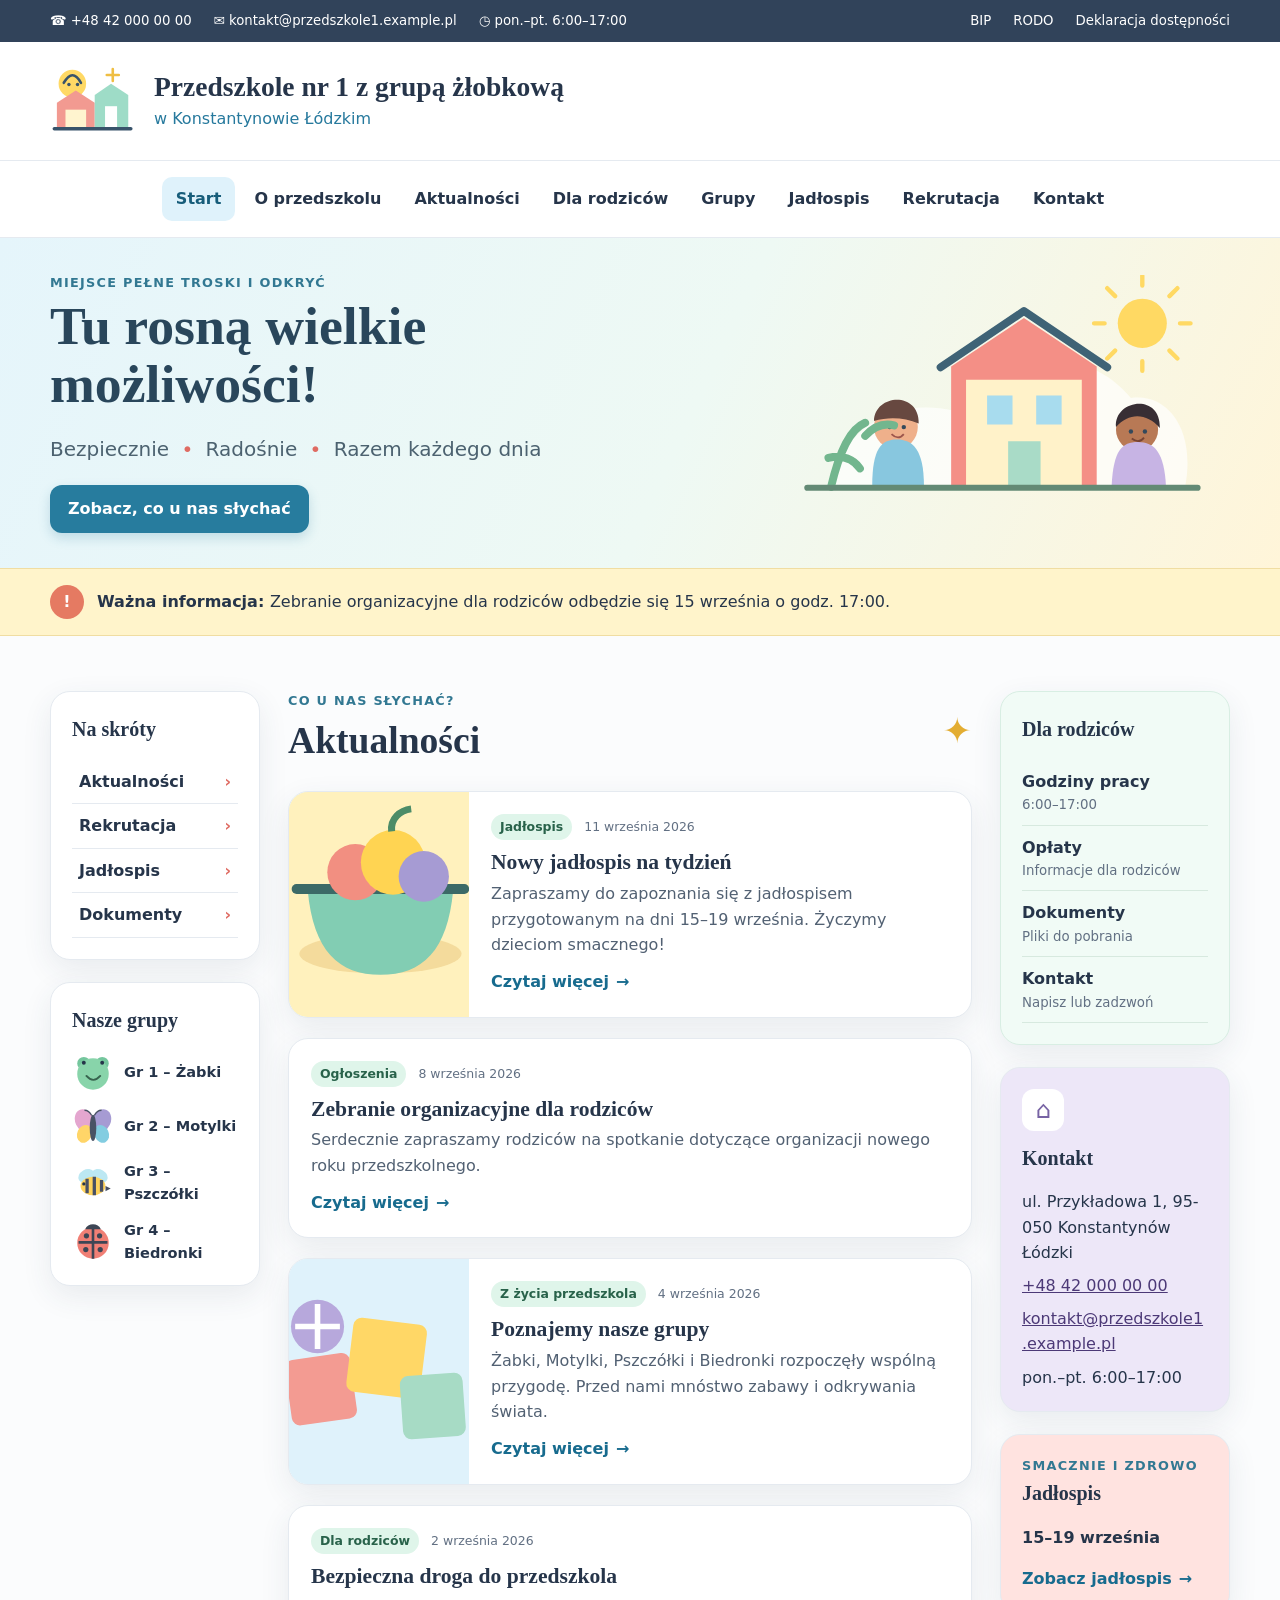
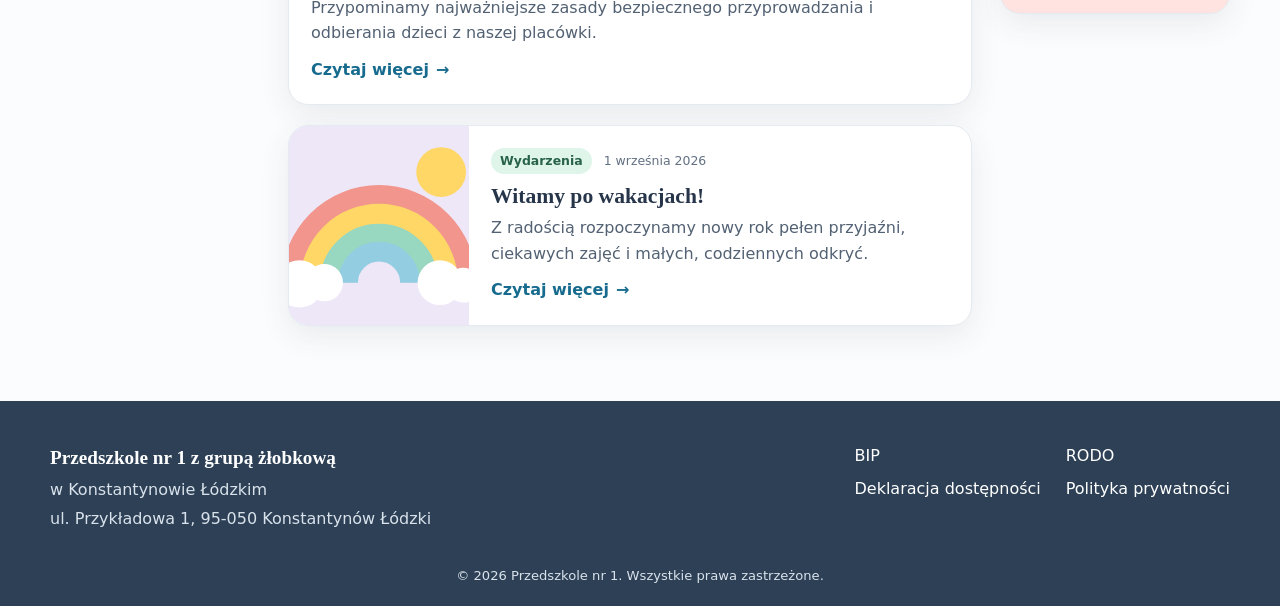
==== index.html @ 92fdf797 "feat: implement Layer A preschool website PoC" ====
<!doctype html>
<html lang="pl">
<head>
  <meta charset="utf-8">
  <meta name="viewport" content="width=device-width, initial-scale=1">
  <meta name="description" content="Strona Przedszkola nr 1 z grupą żłobkową w Konstantynowie Łódzkim.">
  <title>Przedszkole nr 1 w Konstantynowie Łódzkim</title>
  <link rel="stylesheet" href="css/style.css">
  <script src="js/app.js" type="module"></script>
</head>
<body>
  <a class="skip-link" href="#main-content">Przejdź do treści</a>
  <div class="topbar">
    <div class="shell topbar__inner">
      <address class="topbar__contact">
        <a href="tel:+48420000000">☎ <span>+48 42 000 00 00</span></a>
        <a href="mailto:kontakt@przedszkole1.example.pl">✉ <span>kontakt@przedszkole1.example.pl</span></a>
        <span>◷ pon.–pt. 6:00–17:00</span>
      </address>
      <nav aria-label="Linki formalne"><a href="#">BIP</a><a href="#">RODO</a><a href="#">Deklaracja dostępności</a></nav>
    </div>
  </div>

  <header class="site-header">
    <div class="shell brand">
      <a class="brand__link" href="index.html" aria-label="Strona główna Przedszkola nr 1">
        <img src="assets/images/logo.svg" alt="" width="86" height="78">
        <span><strong>Przedszkole nr 1 z grupą żłobkową</strong><small>w Konstantynowie Łódzkim</small></span>
      </a>
      <button class="menu-toggle" type="button" aria-expanded="false" aria-controls="main-menu"><span class="menu-toggle__icon" aria-hidden="true"></span><span>Menu</span></button>
    </div>
    <nav class="main-nav" aria-label="Główna nawigacja">
      <ul class="shell" id="main-menu">
        <li><a aria-current="page" href="index.html">Start</a></li><li><a href="#o-przedszkolu">O przedszkolu</a></li><li><a href="#aktualnosci">Aktualności</a></li><li><a href="#dla-rodzicow">Dla rodziców</a></li><li><a href="#grupy">Grupy</a></li><li><a href="#jadlospis">Jadłospis</a></li><li><a href="#rekrutacja">Rekrutacja</a></li><li><a href="#kontakt">Kontakt</a></li>
      </ul>
    </nav>
  </header>

  <main id="main-content">
    <section class="hero" aria-labelledby="hero-title">
      <div class="shell hero__inner">
        <div><p class="eyebrow">Miejsce pełne troski i odkryć</p><h1 id="hero-title">Tu rosną wielkie możliwości!</h1><p class="hero__subtitle">Bezpiecznie <span>•</span> Radośnie <span>•</span> Razem każdego dnia</p><a class="button" href="#aktualnosci">Zobacz, co u nas słychać</a></div>
        <img src="assets/images/hero.svg" alt="Wesołe dzieci bawiące się obok przedszkola" width="490" height="270">
      </div>
    </section>
    <section class="notice" aria-live="polite"><div class="shell notice__inner" id="important-message"><span class="skeleton">Wczytywanie ważnej informacji…</span></div></section>

    <div class="shell page-grid">
      <aside class="sidebar sidebar--left" aria-label="Na skróty i grupy">
        <section class="side-card"><h2>Na skróty</h2><nav id="shortcuts" aria-label="Na skróty"></nav></section>
        <section class="side-card" id="grupy"><h2>Nasze grupy</h2><div id="groups"></div></section>
      </aside>

      <section class="news" id="aktualnosci" aria-labelledby="news-title">
        <div class="section-heading"><div><p class="eyebrow">Co u nas słychać?</p><h2 id="news-title">Aktualności</h2></div><span class="section-heading__decoration" aria-hidden="true">✦</span></div>
        <div class="news-list" id="news-list"><p class="loading">Wczytywanie aktualności…</p></div>
      </section>

      <aside class="sidebar sidebar--right" id="dla-rodzicow" aria-label="Informacje dla rodziców">
        <section class="side-card side-card--mint"><h2>Dla rodziców</h2><nav id="parent-links" aria-label="Dla rodziców"></nav></section>
        <section class="contact-card" id="kontakt"><span class="contact-card__icon" aria-hidden="true">⌂</span><h2>Kontakt</h2><div id="contact-details"></div></section>
        <section class="menu-card" id="jadlospis"><p class="eyebrow">Smacznie i zdrowo</p><h2>Jadłospis</h2><div id="menu-info"></div></section>
      </aside>
    </div>
  </main>

  <footer class="footer"><div class="shell footer__inner"><div><strong>Przedszkole nr 1 z grupą żłobkową</strong><p>w Konstantynowie Łódzkim</p><p>ul. Przykładowa 1, 95-050 Konstantynów Łódzki</p></div><nav aria-label="Linki w stopce"><a href="#">BIP</a><a href="#">RODO</a><a href="#">Deklaracja dostępności</a><a href="#">Polityka prywatności</a></nav></div><p class="footer__copy">© <span id="current-year"></span> Przedszkole nr 1. Wszystkie prawa zastrzeżone.</p></footer>
</body>
</html>
---- css/style.css ----
:root{--ink:#26354a;--muted:#627083;--blue:#dff2fb;--blue-strong:#26799d;--mint:#dff5ea;--yellow:#fff1bd;--pink:#ffe3e0;--coral:#df6b62;--lavender:#ede7f8;--white:#fff;--line:#e5eaf0;--shadow:0 10px 30px rgba(45,70,90,.09);--radius:20px;--shell:1180px}
*{box-sizing:border-box}html{scroll-behavior:smooth}body{margin:0;color:var(--ink);background:#fbfcfd;font-family:system-ui,-apple-system,"Segoe UI",sans-serif;line-height:1.6}img{max-width:100%;height:auto}a{color:inherit}.shell{width:min(var(--shell),calc(100% - 40px));margin-inline:auto}.skip-link{position:fixed;top:10px;left:10px;z-index:100;transform:translateY(-150%);padding:10px 16px;background:var(--ink);color:#fff;border-radius:8px}.skip-link:focus{transform:none}:focus-visible{outline:3px solid #aa4d46;outline-offset:3px;border-radius:4px}
.topbar{font-size:.83rem;color:#fff;background:#31435a}.topbar__inner,.topbar__contact,.topbar nav{display:flex;align-items:center;gap:22px}.topbar__inner{min-height:42px;justify-content:space-between}.topbar address{font-style:normal}.topbar a{text-decoration:none}.topbar a:hover{text-decoration:underline}.site-header{background:#fff}.brand{display:flex;align-items:center;justify-content:space-between;min-height:118px}.brand__link{display:flex;align-items:center;gap:18px;text-decoration:none}.brand__link strong,.brand__link small{display:block}.brand__link strong{font-family:Georgia,serif;font-size:clamp(1.25rem,2.2vw,1.72rem);line-height:1.2}.brand__link small{font-size:1rem;color:var(--blue-strong);margin-top:3px}.main-nav{border-top:1px solid var(--line);border-bottom:1px solid var(--line)}.main-nav ul{display:flex;justify-content:center;gap:5px;list-style:none;padding:0}.main-nav a{display:block;padding:9px 14px;border-radius:10px;text-decoration:none;font-weight:650}.main-nav a:hover,.main-nav a[aria-current]{background:var(--blue);color:#175d7a}.menu-toggle{display:none;border:0;background:var(--blue);padding:10px 14px;border-radius:10px;color:var(--ink);font:inherit;font-weight:700}.menu-toggle__icon,.menu-toggle__icon::before,.menu-toggle__icon::after{display:block;width:20px;height:2px;background:currentColor;content:""}.menu-toggle__icon{position:relative;margin-right:7px}.menu-toggle__icon::before{position:absolute;top:-6px}.menu-toggle__icon::after{position:absolute;top:6px}
.hero{overflow:hidden;background:linear-gradient(115deg,#e5f5fb 0%,#eef9f4 54%,#fff5d9 100%)}.hero__inner{min-height:330px;display:grid;grid-template-columns:1.2fr .8fr;align-items:center;gap:40px}.hero h1{max-width:650px;margin:4px 0 10px;font-family:Georgia,serif;font-size:clamp(2.15rem,4.2vw,3.8rem);line-height:1.08;color:#29465b}.eyebrow{margin:0;color:#327892;font-size:.8rem;font-weight:800;letter-spacing:.1em;text-transform:uppercase}.hero__subtitle{font-size:clamp(1rem,2vw,1.25rem);color:#4c6270}.hero__subtitle span{color:var(--coral);padding:0 6px}.button,.read-more{display:inline-flex;align-items:center;text-decoration:none;font-weight:750}.button{padding:11px 18px;border-radius:12px;color:#fff;background:#277c9e;box-shadow:0 5px 12px rgba(39,124,158,.22)}.button:hover{background:#1c6582}.notice{background:#fff4cb;border-block:1px solid #f0dda2}.notice__inner{display:flex;align-items:center;gap:13px;min-height:66px}.notice__inner p{margin:0}.notice__icon{display:grid;place-items:center;flex:0 0 34px;height:34px;border-radius:50%;background:#e57a62;color:#fff;font-weight:900}
.page-grid{display:grid;grid-template-columns:210px minmax(0,1fr) 230px;gap:28px;align-items:start;padding-block:55px 75px}.sidebar{display:grid;gap:22px}.side-card,.contact-card,.menu-card,.post{border:1px solid var(--line);border-radius:var(--radius);background:#fff;box-shadow:var(--shadow)}.side-card,.contact-card,.menu-card{padding:21px}.side-card h2,.contact-card h2,.menu-card h2{margin:0 0 15px;font-family:Georgia,serif;font-size:1.25rem}.side-card--mint{background:#f1fbf6;border-color:#d8eee3}.side-link{display:block;padding:9px 7px;border-bottom:1px solid var(--line);text-decoration:none;font-weight:650}.side-link::after{float:right;content:"›";color:var(--coral)}.side-link:hover{color:#176884}.group{display:flex;align-items:center;gap:10px;margin-top:12px;font-size:.91rem}.group img{flex:0 0 42px}.parent-link{display:block;padding:9px 0;border-bottom:1px solid #d7e9df;text-decoration:none;font-weight:700}.parent-link small{display:block;color:var(--muted);font-weight:400}.contact-card{background:var(--lavender);overflow-wrap:anywhere}.contact-card__icon{display:grid;place-items:center;width:42px;height:42px;margin-bottom:11px;border-radius:12px;background:#fff;color:#7763a4;font-size:1.5rem}.contact-card address{font-style:normal}.contact-card a{display:block;margin-top:7px;color:#4c3977}.contact-card p{margin:.5em 0 0}.menu-card{background:var(--pink)}.menu-card p:not(.eyebrow){font-weight:700}.section-heading{display:flex;align-items:center;justify-content:space-between;margin-bottom:20px}.section-heading h2{margin:0;font-family:Georgia,serif;font-size:2.35rem}.section-heading__decoration{font-size:2.2rem;color:#e3ad32}.news-list{display:grid;gap:20px}.post{display:flex;overflow:hidden;transition:transform .2s,box-shadow .2s}.post:hover{transform:translateY(-2px);box-shadow:0 14px 35px rgba(45,70,90,.13)}.post__image{width:180px;object-fit:cover;background:var(--blue)}.post__body{flex:1;padding:22px}.post__meta{display:flex;align-items:center;gap:12px;color:var(--muted);font-size:.78rem}.tag{padding:3px 9px;border-radius:99px;background:var(--mint);color:#28624a;font-weight:750}.post h3{margin:9px 0 5px;font-family:Georgia,serif;font-size:1.35rem;line-height:1.25}.post p{margin:0 0 11px;color:#526173}.read-more{color:#176b8e}.read-more::after{content:"→";margin-left:7px}.read-more:hover{text-decoration:underline}.loading,.load-error{padding:25px;border-radius:12px;background:var(--blue)}
.footer{padding:42px 0 18px;background:#2d4056;color:#fff}.footer__inner{display:flex;justify-content:space-between;gap:30px}.footer strong{font-family:Georgia,serif;font-size:1.2rem}.footer p{margin:.2em 0;color:#d9e2eb}.footer nav{display:grid;grid-template-columns:repeat(2,auto);align-content:start;gap:7px 25px}.footer a{text-decoration:none}.footer a:hover{text-decoration:underline}.footer__copy{text-align:center!important;margin-top:30px!important;font-size:.82rem}
@media(max-width:960px){.topbar__contact a span{display:none}.page-grid{grid-template-columns:minmax(0,1fr) 230px}.sidebar--left{grid-column:1/-1;grid-row:2;grid-template-columns:repeat(2,1fr)}.news{grid-column:1;grid-row:1}.sidebar--right{grid-column:2;grid-row:1}.main-nav a{padding-inline:8px;font-size:.9rem}}
@media(max-width:720px){.shell{width:min(100% - 28px,var(--shell))}.topbar__inner{padding-block:7px;align-items:flex-start}.topbar__contact{gap:10px}.topbar nav{gap:10px;text-align:right;flex-wrap:wrap;justify-content:flex-end}.brand{min-height:92px}.brand__link{gap:9px}.brand__link img{width:57px}.brand__link strong{font-size:1rem}.brand__link small{font-size:.78rem}.menu-toggle{display:flex;align-items:center}.main-nav ul{display:none;margin:0;padding:8px 14px 14px;flex-direction:column}.main-nav ul.is-open{display:flex}.main-nav a{padding:10px}.hero__inner{min-height:auto;grid-template-columns:1fr;padding-block:42px}.hero img{display:none}.hero h1{font-size:2.35rem}.page-grid{display:flex;flex-direction:column;padding-block:38px}.news{order:1;width:100%}.sidebar--left{order:2;width:100%;grid-template-columns:1fr}.sidebar--right{order:3;width:100%;grid-template-columns:1fr 1fr}.side-card--mint{grid-column:1/-1}.footer__inner{flex-direction:column}.footer nav{grid-template-columns:1fr}}
@media(max-width:480px){.topbar__contact span:last-child{display:none}.topbar{font-size:.76rem}.topbar nav a:nth-child(2){display:none}.brand__link img{display:none}.brand__link strong{max-width:200px}.hero__subtitle span{padding:0 2px}.post{display:block}.post__image{width:100%;height:140px}.post__body{padding:18px}.post__meta{align-items:flex-start;justify-content:space-between}.sidebar--right{grid-template-columns:1fr}.side-card--mint{grid-column:auto}}
@media(prefers-reduced-motion:reduce){html{scroll-behavior:auto}.post{transition:none}}
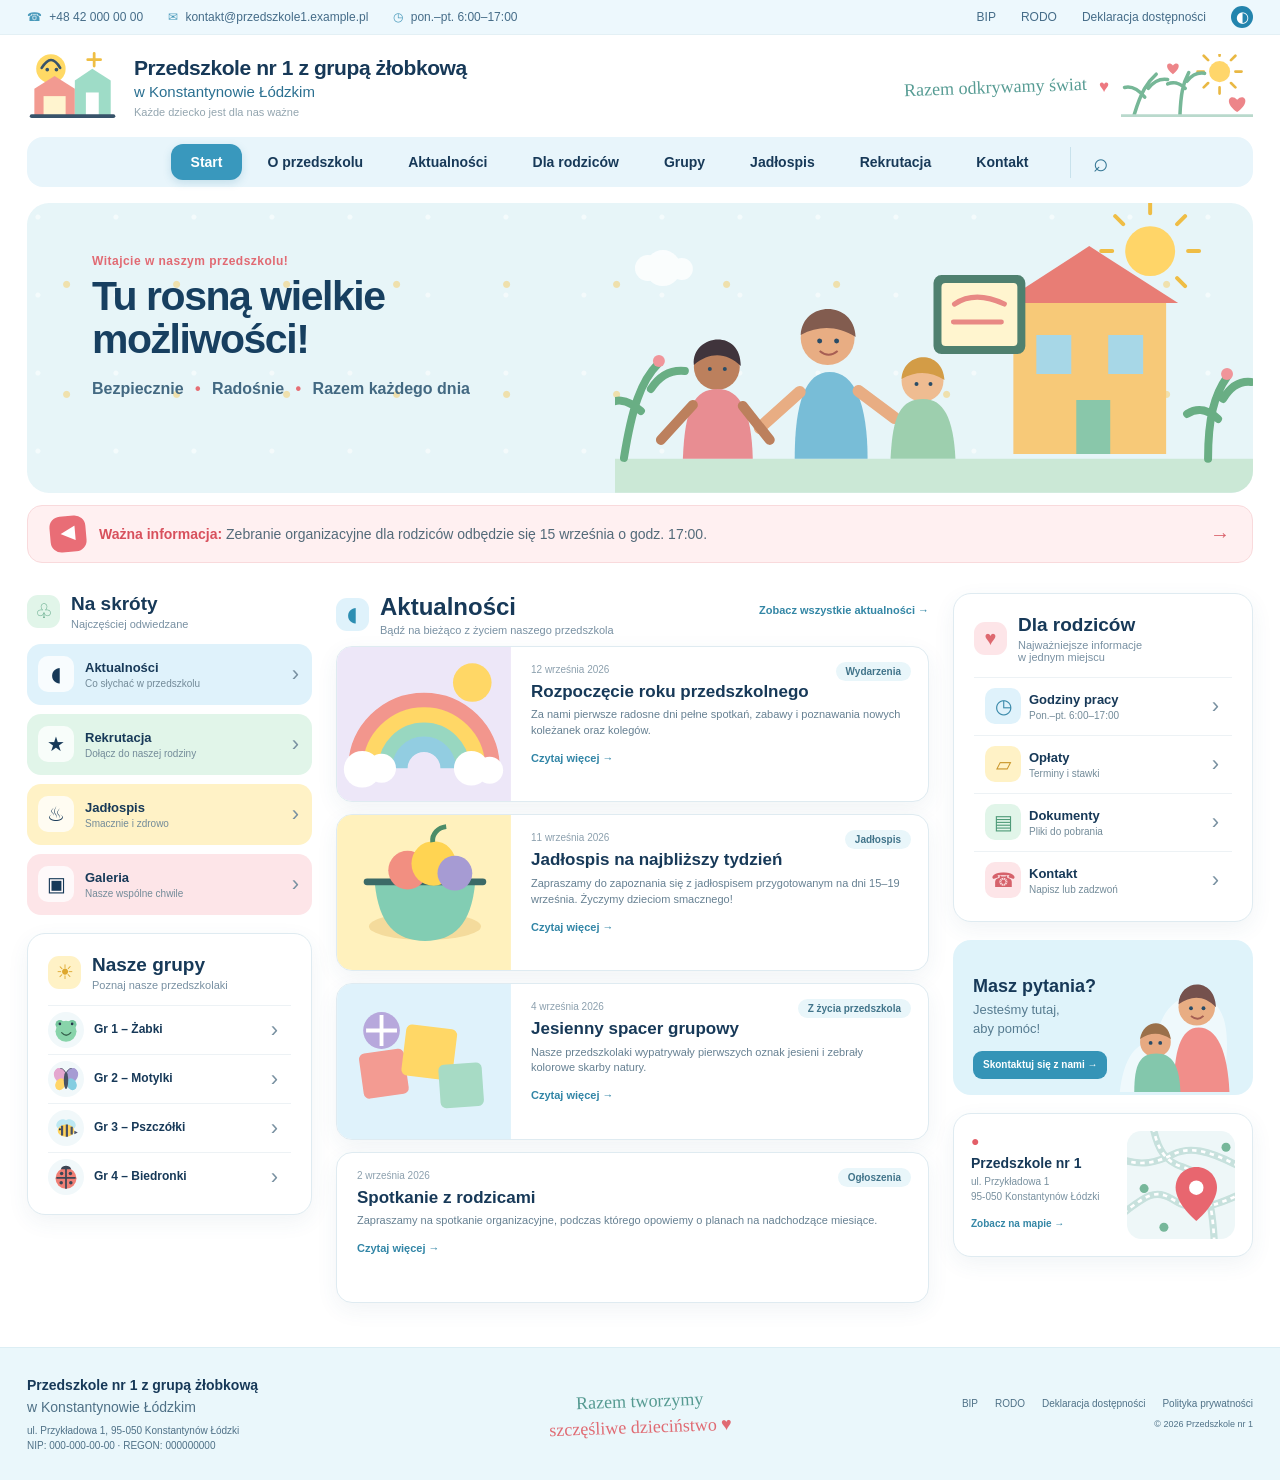
==== commit ea46db1e: "feat: align Layer A with approved visual design" ====
--- a/index.html
+++ b/index.html
@@ -12,58 +12,49 @@
   <a class="skip-link" href="#main-content">Przejdź do treści</a>
   <div class="topbar">
     <div class="shell topbar__inner">
-      <address class="topbar__contact">
-        <a href="tel:+48420000000">☎ <span>+48 42 000 00 00</span></a>
-        <a href="mailto:kontakt@przedszkole1.example.pl">✉ <span>kontakt@przedszkole1.example.pl</span></a>
-        <span>◷ pon.–pt. 6:00–17:00</span>
-      </address>
-      <nav aria-label="Linki formalne"><a href="#">BIP</a><a href="#">RODO</a><a href="#">Deklaracja dostępności</a></nav>
+      <address><a href="tel:+48420000000"><span aria-hidden="true">☎</span> +48 42 000 00 00</a><a href="mailto:kontakt@przedszkole1.example.pl"><span aria-hidden="true">✉</span> kontakt@przedszkole1.example.pl</a><span><span aria-hidden="true">◷</span> pon.–pt. 6:00–17:00</span></address>
+      <nav aria-label="Linki formalne"><a href="#">BIP</a><a href="#">RODO</a><a href="#">Deklaracja dostępności</a><a class="accessibility-link" href="#" aria-label="Ułatwienia dostępu">◐</a></nav>
     </div>
   </div>
 
   <header class="site-header">
     <div class="shell brand">
-      <a class="brand__link" href="index.html" aria-label="Strona główna Przedszkola nr 1">
-        <img src="assets/images/logo.svg" alt="" width="86" height="78">
-        <span><strong>Przedszkole nr 1 z grupą żłobkową</strong><small>w Konstantynowie Łódzkim</small></span>
-      </a>
+      <a class="brand__link" href="index.html" aria-label="Strona główna Przedszkola nr 1"><img src="assets/images/logo.svg" alt="" width="92" height="82"><span><strong>Przedszkole nr 1 z grupą żłobkową</strong><small>w Konstantynowie Łódzkim</small><em>Każde dziecko jest dla nas ważne</em></span></a>
+      <div class="brand__slogan" aria-hidden="true"><span>Razem odkrywamy świat</span><b>♥</b><img src="assets/images/header-plants.svg" alt="" width="132" height="70"></div>
       <button class="menu-toggle" type="button" aria-expanded="false" aria-controls="main-menu"><span class="menu-toggle__icon" aria-hidden="true"></span><span>Menu</span></button>
     </div>
-    <nav class="main-nav" aria-label="Główna nawigacja">
-      <ul class="shell" id="main-menu">
-        <li><a aria-current="page" href="index.html">Start</a></li><li><a href="#o-przedszkolu">O przedszkolu</a></li><li><a href="#aktualnosci">Aktualności</a></li><li><a href="#dla-rodzicow">Dla rodziców</a></li><li><a href="#grupy">Grupy</a></li><li><a href="#jadlospis">Jadłospis</a></li><li><a href="#rekrutacja">Rekrutacja</a></li><li><a href="#kontakt">Kontakt</a></li>
-      </ul>
+    <nav class="main-nav shell" aria-label="Główna nawigacja">
+      <ul id="main-menu"><li><a aria-current="page" href="index.html">Start</a></li><li><a href="#o-przedszkolu">O przedszkolu</a></li><li><a href="#aktualnosci">Aktualności</a></li><li><a href="#dla-rodzicow">Dla rodziców</a></li><li><a href="#grupy">Grupy</a></li><li><a href="#jadlospis">Jadłospis</a></li><li><a href="#rekrutacja">Rekrutacja</a></li><li><a href="#kontakt">Kontakt</a></li></ul>
+      <span class="search" aria-hidden="true">⌕</span>
     </nav>
   </header>
 
   <main id="main-content">
-    <section class="hero" aria-labelledby="hero-title">
-      <div class="shell hero__inner">
-        <div><p class="eyebrow">Miejsce pełne troski i odkryć</p><h1 id="hero-title">Tu rosną wielkie możliwości!</h1><p class="hero__subtitle">Bezpiecznie <span>•</span> Radośnie <span>•</span> Razem każdego dnia</p><a class="button" href="#aktualnosci">Zobacz, co u nas słychać</a></div>
-        <img src="assets/images/hero.svg" alt="Wesołe dzieci bawiące się obok przedszkola" width="490" height="270">
-      </div>
+    <section class="hero shell" aria-labelledby="hero-title">
+      <div class="hero__copy"><p class="eyebrow">Witajcie w naszym przedszkolu!</p><h1 id="hero-title">Tu rosną wielkie<br>możliwości!</h1><p>Bezpiecznie <span>•</span> Radośnie <span>•</span> Razem każdego dnia</p></div>
+      <img src="assets/images/hero-scene.svg" alt="Dzieci bawiące się i uczące w pogodnym ogrodzie przedszkolnym" width="630" height="280">
     </section>
-    <section class="notice" aria-live="polite"><div class="shell notice__inner" id="important-message"><span class="skeleton">Wczytywanie ważnej informacji…</span></div></section>
+    <section class="notice shell" aria-live="polite"><div id="important-message"><span class="skeleton">Wczytywanie ważnej informacji…</span></div><span class="notice__arrow" aria-hidden="true">→</span></section>
 
     <div class="shell page-grid">
-      <aside class="sidebar sidebar--left" aria-label="Na skróty i grupy">
-        <section class="side-card"><h2>Na skróty</h2><nav id="shortcuts" aria-label="Na skróty"></nav></section>
-        <section class="side-card" id="grupy"><h2>Nasze grupy</h2><div id="groups"></div></section>
+      <aside class="left-column" aria-label="Na skróty i grupy">
+        <section class="shortcuts"><div class="card-heading"><span class="heading-icon heading-icon--plant" aria-hidden="true">♧</span><div><h2>Na skróty</h2><p>Najczęściej odwiedzane</p></div></div><nav id="shortcuts" aria-label="Na skróty"></nav></section>
+        <section class="panel groups-panel" id="grupy"><div class="card-heading"><span class="heading-icon heading-icon--sun" aria-hidden="true">☀</span><div><h2>Nasze grupy</h2><p>Poznaj nasze przedszkolaki</p></div></div><div id="groups"></div></section>
       </aside>
 
       <section class="news" id="aktualnosci" aria-labelledby="news-title">
-        <div class="section-heading"><div><p class="eyebrow">Co u nas słychać?</p><h2 id="news-title">Aktualności</h2></div><span class="section-heading__decoration" aria-hidden="true">✦</span></div>
+        <header class="news__heading"><div class="card-heading"><span class="heading-icon heading-icon--news" aria-hidden="true">◖</span><div><h2 id="news-title">Aktualności</h2><p>Bądź na bieżąco z życiem naszego przedszkola</p></div></div><a href="#">Zobacz wszystkie aktualności <span aria-hidden="true">→</span></a></header>
         <div class="news-list" id="news-list"><p class="loading">Wczytywanie aktualności…</p></div>
       </section>
 
-      <aside class="sidebar sidebar--right" id="dla-rodzicow" aria-label="Informacje dla rodziców">
-        <section class="side-card side-card--mint"><h2>Dla rodziców</h2><nav id="parent-links" aria-label="Dla rodziców"></nav></section>
-        <section class="contact-card" id="kontakt"><span class="contact-card__icon" aria-hidden="true">⌂</span><h2>Kontakt</h2><div id="contact-details"></div></section>
-        <section class="menu-card" id="jadlospis"><p class="eyebrow">Smacznie i zdrowo</p><h2>Jadłospis</h2><div id="menu-info"></div></section>
+      <aside class="right-column" id="dla-rodzicow" aria-label="Informacje dla rodziców">
+        <section class="panel parents-panel"><div class="card-heading"><span class="heading-icon heading-icon--heart" aria-hidden="true">♥</span><div><h2>Dla rodziców</h2><p>Najważniejsze informacje<br>w jednym miejscu</p></div></div><nav id="parent-links" aria-label="Dla rodziców"></nav></section>
+        <section class="question-card" id="kontakt"><div><h2>Masz pytania?</h2><p>Jesteśmy tutaj,<br>aby pomóc!</p><a href="mailto:kontakt@przedszkole1.example.pl">Skontaktuj się z nami <span aria-hidden="true">→</span></a></div><img src="assets/images/parent-child.svg" alt="Rodzic z dzieckiem" width="125" height="135"></section>
+        <section class="panel location-card"><div><span class="location-pin" aria-hidden="true">●</span><h2>Przedszkole nr 1</h2><address>ul. Przykładowa 1<br>95-050 Konstantynów Łódzki</address><a href="#">Zobacz na mapie <span aria-hidden="true">→</span></a></div><img src="assets/images/map.svg" alt="Dekoracyjny plan okolicy z zaznaczoną lokalizacją przedszkola" width="112" height="115"></section>
       </aside>
     </div>
   </main>
 
-  <footer class="footer"><div class="shell footer__inner"><div><strong>Przedszkole nr 1 z grupą żłobkową</strong><p>w Konstantynowie Łódzkim</p><p>ul. Przykładowa 1, 95-050 Konstantynów Łódzki</p></div><nav aria-label="Linki w stopce"><a href="#">BIP</a><a href="#">RODO</a><a href="#">Deklaracja dostępności</a><a href="#">Polityka prywatności</a></nav></div><p class="footer__copy">© <span id="current-year"></span> Przedszkole nr 1. Wszystkie prawa zastrzeżone.</p></footer>
+  <footer class="footer"><div class="shell footer__inner"><div><strong>Przedszkole nr 1 z grupą żłobkową</strong><p>w Konstantynowie Łódzkim</p><address>ul. Przykładowa 1, 95-050 Konstantynów Łódzki<br>NIP: 000-000-00-00 · REGON: 000000000</address></div><div class="footer__slogan">Razem tworzymy<br><span>szczęśliwe dzieciństwo ♥</span></div><div class="footer__links"><nav aria-label="Linki w stopce"><a href="#">BIP</a><a href="#">RODO</a><a href="#">Deklaracja dostępności</a><a href="#">Polityka prywatności</a></nav><p>© <span id="current-year"></span> Przedszkole nr 1</p></div></div></footer>
 </body>
 </html>
--- a/css/style.css
+++ b/css/style.css
@@ -1,10 +1,115 @@
-:root{--ink:#26354a;--muted:#627083;--blue:#dff2fb;--blue-strong:#26799d;--mint:#dff5ea;--yellow:#fff1bd;--pink:#ffe3e0;--coral:#df6b62;--lavender:#ede7f8;--white:#fff;--line:#e5eaf0;--shadow:0 10px 30px rgba(45,70,90,.09);--radius:20px;--shell:1180px}
-*{box-sizing:border-box}html{scroll-behavior:smooth}body{margin:0;color:var(--ink);background:#fbfcfd;font-family:system-ui,-apple-system,"Segoe UI",sans-serif;line-height:1.6}img{max-width:100%;height:auto}a{color:inherit}.shell{width:min(var(--shell),calc(100% - 40px));margin-inline:auto}.skip-link{position:fixed;top:10px;left:10px;z-index:100;transform:translateY(-150%);padding:10px 16px;background:var(--ink);color:#fff;border-radius:8px}.skip-link:focus{transform:none}:focus-visible{outline:3px solid #aa4d46;outline-offset:3px;border-radius:4px}
-.topbar{font-size:.83rem;color:#fff;background:#31435a}.topbar__inner,.topbar__contact,.topbar nav{display:flex;align-items:center;gap:22px}.topbar__inner{min-height:42px;justify-content:space-between}.topbar address{font-style:normal}.topbar a{text-decoration:none}.topbar a:hover{text-decoration:underline}.site-header{background:#fff}.brand{display:flex;align-items:center;justify-content:space-between;min-height:118px}.brand__link{display:flex;align-items:center;gap:18px;text-decoration:none}.brand__link strong,.brand__link small{display:block}.brand__link strong{font-family:Georgia,serif;font-size:clamp(1.25rem,2.2vw,1.72rem);line-height:1.2}.brand__link small{font-size:1rem;color:var(--blue-strong);margin-top:3px}.main-nav{border-top:1px solid var(--line);border-bottom:1px solid var(--line)}.main-nav ul{display:flex;justify-content:center;gap:5px;list-style:none;padding:0}.main-nav a{display:block;padding:9px 14px;border-radius:10px;text-decoration:none;font-weight:650}.main-nav a:hover,.main-nav a[aria-current]{background:var(--blue);color:#175d7a}.menu-toggle{display:none;border:0;background:var(--blue);padding:10px 14px;border-radius:10px;color:var(--ink);font:inherit;font-weight:700}.menu-toggle__icon,.menu-toggle__icon::before,.menu-toggle__icon::after{display:block;width:20px;height:2px;background:currentColor;content:""}.menu-toggle__icon{position:relative;margin-right:7px}.menu-toggle__icon::before{position:absolute;top:-6px}.menu-toggle__icon::after{position:absolute;top:6px}
-.hero{overflow:hidden;background:linear-gradient(115deg,#e5f5fb 0%,#eef9f4 54%,#fff5d9 100%)}.hero__inner{min-height:330px;display:grid;grid-template-columns:1.2fr .8fr;align-items:center;gap:40px}.hero h1{max-width:650px;margin:4px 0 10px;font-family:Georgia,serif;font-size:clamp(2.15rem,4.2vw,3.8rem);line-height:1.08;color:#29465b}.eyebrow{margin:0;color:#327892;font-size:.8rem;font-weight:800;letter-spacing:.1em;text-transform:uppercase}.hero__subtitle{font-size:clamp(1rem,2vw,1.25rem);color:#4c6270}.hero__subtitle span{color:var(--coral);padding:0 6px}.button,.read-more{display:inline-flex;align-items:center;text-decoration:none;font-weight:750}.button{padding:11px 18px;border-radius:12px;color:#fff;background:#277c9e;box-shadow:0 5px 12px rgba(39,124,158,.22)}.button:hover{background:#1c6582}.notice{background:#fff4cb;border-block:1px solid #f0dda2}.notice__inner{display:flex;align-items:center;gap:13px;min-height:66px}.notice__inner p{margin:0}.notice__icon{display:grid;place-items:center;flex:0 0 34px;height:34px;border-radius:50%;background:#e57a62;color:#fff;font-weight:900}
-.page-grid{display:grid;grid-template-columns:210px minmax(0,1fr) 230px;gap:28px;align-items:start;padding-block:55px 75px}.sidebar{display:grid;gap:22px}.side-card,.contact-card,.menu-card,.post{border:1px solid var(--line);border-radius:var(--radius);background:#fff;box-shadow:var(--shadow)}.side-card,.contact-card,.menu-card{padding:21px}.side-card h2,.contact-card h2,.menu-card h2{margin:0 0 15px;font-family:Georgia,serif;font-size:1.25rem}.side-card--mint{background:#f1fbf6;border-color:#d8eee3}.side-link{display:block;padding:9px 7px;border-bottom:1px solid var(--line);text-decoration:none;font-weight:650}.side-link::after{float:right;content:"›";color:var(--coral)}.side-link:hover{color:#176884}.group{display:flex;align-items:center;gap:10px;margin-top:12px;font-size:.91rem}.group img{flex:0 0 42px}.parent-link{display:block;padding:9px 0;border-bottom:1px solid #d7e9df;text-decoration:none;font-weight:700}.parent-link small{display:block;color:var(--muted);font-weight:400}.contact-card{background:var(--lavender);overflow-wrap:anywhere}.contact-card__icon{display:grid;place-items:center;width:42px;height:42px;margin-bottom:11px;border-radius:12px;background:#fff;color:#7763a4;font-size:1.5rem}.contact-card address{font-style:normal}.contact-card a{display:block;margin-top:7px;color:#4c3977}.contact-card p{margin:.5em 0 0}.menu-card{background:var(--pink)}.menu-card p:not(.eyebrow){font-weight:700}.section-heading{display:flex;align-items:center;justify-content:space-between;margin-bottom:20px}.section-heading h2{margin:0;font-family:Georgia,serif;font-size:2.35rem}.section-heading__decoration{font-size:2.2rem;color:#e3ad32}.news-list{display:grid;gap:20px}.post{display:flex;overflow:hidden;transition:transform .2s,box-shadow .2s}.post:hover{transform:translateY(-2px);box-shadow:0 14px 35px rgba(45,70,90,.13)}.post__image{width:180px;object-fit:cover;background:var(--blue)}.post__body{flex:1;padding:22px}.post__meta{display:flex;align-items:center;gap:12px;color:var(--muted);font-size:.78rem}.tag{padding:3px 9px;border-radius:99px;background:var(--mint);color:#28624a;font-weight:750}.post h3{margin:9px 0 5px;font-family:Georgia,serif;font-size:1.35rem;line-height:1.25}.post p{margin:0 0 11px;color:#526173}.read-more{color:#176b8e}.read-more::after{content:"→";margin-left:7px}.read-more:hover{text-decoration:underline}.loading,.load-error{padding:25px;border-radius:12px;background:var(--blue)}
-.footer{padding:42px 0 18px;background:#2d4056;color:#fff}.footer__inner{display:flex;justify-content:space-between;gap:30px}.footer strong{font-family:Georgia,serif;font-size:1.2rem}.footer p{margin:.2em 0;color:#d9e2eb}.footer nav{display:grid;grid-template-columns:repeat(2,auto);align-content:start;gap:7px 25px}.footer a{text-decoration:none}.footer a:hover{text-decoration:underline}.footer__copy{text-align:center!important;margin-top:30px!important;font-size:.82rem}
-@media(max-width:960px){.topbar__contact a span{display:none}.page-grid{grid-template-columns:minmax(0,1fr) 230px}.sidebar--left{grid-column:1/-1;grid-row:2;grid-template-columns:repeat(2,1fr)}.news{grid-column:1;grid-row:1}.sidebar--right{grid-column:2;grid-row:1}.main-nav a{padding-inline:8px;font-size:.9rem}}
-@media(max-width:720px){.shell{width:min(100% - 28px,var(--shell))}.topbar__inner{padding-block:7px;align-items:flex-start}.topbar__contact{gap:10px}.topbar nav{gap:10px;text-align:right;flex-wrap:wrap;justify-content:flex-end}.brand{min-height:92px}.brand__link{gap:9px}.brand__link img{width:57px}.brand__link strong{font-size:1rem}.brand__link small{font-size:.78rem}.menu-toggle{display:flex;align-items:center}.main-nav ul{display:none;margin:0;padding:8px 14px 14px;flex-direction:column}.main-nav ul.is-open{display:flex}.main-nav a{padding:10px}.hero__inner{min-height:auto;grid-template-columns:1fr;padding-block:42px}.hero img{display:none}.hero h1{font-size:2.35rem}.page-grid{display:flex;flex-direction:column;padding-block:38px}.news{order:1;width:100%}.sidebar--left{order:2;width:100%;grid-template-columns:1fr}.sidebar--right{order:3;width:100%;grid-template-columns:1fr 1fr}.side-card--mint{grid-column:1/-1}.footer__inner{flex-direction:column}.footer nav{grid-template-columns:1fr}}
-@media(max-width:480px){.topbar__contact span:last-child{display:none}.topbar{font-size:.76rem}.topbar nav a:nth-child(2){display:none}.brand__link img{display:none}.brand__link strong{max-width:200px}.hero__subtitle span{padding:0 2px}.post{display:block}.post__image{width:100%;height:140px}.post__body{padding:18px}.post__meta{align-items:flex-start;justify-content:space-between}.sidebar--right{grid-template-columns:1fr}.side-card--mint{grid-column:auto}}
-@media(prefers-reduced-motion:reduce){html{scroll-behavior:auto}.post{transition:none}}
+:root {
+  --navy: #173958; --text: #294c67; --muted: #7890a2; --blue: #dff2fb;
+  --blue-dark: #2384ad; --mint: #e1f5e9; --yellow: #fff2c6; --pink: #fde5e8;
+  --coral: #e8666f; --border: #dfebf1; --white: #fff; --shell: 1390px;
+  --shadow: 0 7px 22px rgba(38, 87, 116, .065); --radius: 18px;
+}
+* { box-sizing: border-box; }
+html { scroll-behavior: smooth; }
+body { margin: 0; color: var(--navy); background: #fff; font-family: "Trebuchet MS", "Arial Rounded MT Bold", Arial, sans-serif; font-size: 14px; line-height: 1.45; }
+img { display: block; max-width: 100%; height: auto; }
+a { color: inherit; }
+.shell { width: min(var(--shell), calc(100% - 54px)); margin-inline: auto; }
+.skip-link { position: fixed; z-index: 99; top: 8px; left: 8px; padding: 10px 16px; color: #fff; background: var(--navy); border-radius: 8px; transform: translateY(-150%); }
+.skip-link:focus { transform: none; }
+:focus-visible { outline: 3px solid #c4414d; outline-offset: 3px; border-radius: 5px; }
+
+.topbar { color: #456c88; background: #edf8fd; font: 12px Arial, sans-serif; border-bottom: 1px solid #e3f0f5; }
+.topbar__inner { min-height: 34px; display: flex; align-items: center; justify-content: space-between; }
+.topbar address, .topbar nav { display: flex; align-items: center; gap: 25px; font-style: normal; }
+.topbar a { text-decoration: none; }
+.topbar address a:hover, .topbar nav a:hover { text-decoration: underline; }
+.topbar address span[aria-hidden] { margin-right: 4px; color: #4899ba; }
+.accessibility-link { display: grid; place-items: center; width: 22px; height: 22px; color: #fff; background: var(--blue-dark); border-radius: 50%; font-size: 15px; }
+
+.site-header { padding-top: 2px; background: #fff; }
+.brand { min-height: 100px; display: flex; align-items: center; justify-content: space-between; }
+.brand__link { display: flex; align-items: center; gap: 15px; text-decoration: none; }
+.brand__link strong, .brand__link small, .brand__link em { display: block; }
+.brand__link strong { font-size: 21px; line-height: 1.15; letter-spacing: -.02em; }
+.brand__link small { margin-top: 1px; color: #2b7091; font-size: 15px; }
+.brand__link em { margin-top: 4px; color: #93a5af; font: 11px Arial, sans-serif; font-style: normal; }
+.brand__slogan { display: flex; align-items: center; gap: 12px; color: #579c94; }
+.brand__slogan span, .footer__slogan { font-family: "Segoe Print", "Comic Sans MS", cursive; font-size: 18px; transform: rotate(-2deg); }
+.brand__slogan b { color: #ed7880; font-size: 17px; }
+.menu-toggle { display: none; border: 0; padding: 10px 13px; color: var(--navy); background: var(--blue); border-radius: 10px; font: 700 14px inherit; }
+.menu-toggle__icon, .menu-toggle__icon::before, .menu-toggle__icon::after { width: 20px; height: 2px; display: block; background: currentColor; content: ""; }
+.menu-toggle__icon { position: relative; margin-right: 8px; }
+.menu-toggle__icon::before { position: absolute; top: -6px; }.menu-toggle__icon::after { position: absolute; top: 6px; }
+.main-nav { height: 50px; display: flex; align-items: center; justify-content: center; padding: 5px 12px; background: #e8f5fb; border-radius: 16px; }
+.main-nav ul { margin: 0; padding: 0; display: flex; align-items: center; justify-content: center; gap: 5px; list-style: none; }
+.main-nav a { display: block; padding: 8px 20px; border-radius: 12px; font-weight: 700; text-decoration: none; }
+.main-nav a:hover { color: #176f94; background: rgba(255,255,255,.65); }
+.main-nav a[aria-current] { color: #fff; background: #3998bd; box-shadow: 0 3px 8px rgba(27,123,161,.18); }
+.search { margin-left: 22px; padding-left: 22px; border-left: 1px solid #c8e2ec; color: #357795; font: 26px Arial, sans-serif; }
+
+.hero { height: 290px; margin-top: 16px; display: flex; align-items: stretch; overflow: hidden; position: relative; background: #e7f5f8; border-radius: 22px; }
+.hero::before { position: absolute; inset: 0; content: ""; background: radial-gradient(circle at 14% 18%, #fff 0 2px, transparent 3px), radial-gradient(circle at 36% 74%, #f7cf70 0 3px, transparent 4px); background-size: 78px 78px, 110px 110px; opacity: .55; }
+.hero__copy { z-index: 1; width: 48%; padding: 50px 0 0 65px; }
+.eyebrow { margin: 0 0 5px; color: #e16a73; font-size: 12px; font-weight: 800; letter-spacing: .04em; }
+.hero h1 { margin: 0; color: #173f60; font-size: clamp(34px, 3.2vw, 48px); line-height: 1.04; letter-spacing: -.035em; }
+.hero__copy > p:last-child { margin: 16px 0 0; color: #436982; font-size: 16px; font-weight: 700; }
+.hero__copy > p span { padding: 0 7px; color: #e66e74; }
+.hero > img { z-index: 1; width: 52%; object-fit: cover; object-position: right center; }
+.notice { min-height: 58px; margin-top: 12px; padding: 9px 22px; display: flex; align-items: center; justify-content: space-between; color: #536a79; background: #fff0f1; border: 1px solid #f9dadc; border-radius: 15px; }
+.notice > div { display: flex; align-items: center; gap: 13px; }.notice p { margin: 0; }.notice strong { color: #d8505c; }
+.notice__icon { width: 36px; height: 36px; display: grid; place-items: center; flex: 0 0 auto; color: #fff; background: #e96d76; border-radius: 11px; font-size: 0; transform: rotate(-5deg); }
+.notice__icon::before { content: "◀"; font-size: 19px; }.notice__arrow { color: #da606a; font-size: 20px; }
+
+.page-grid { display: grid; grid-template-columns: 285px minmax(500px, 1fr) 300px; gap: 24px; align-items: start; padding-block: 30px 44px; }
+.left-column, .right-column { display: grid; gap: 18px; }
+.panel { padding: 20px; background: #fff; border: 1px solid var(--border); border-radius: var(--radius); box-shadow: var(--shadow); }
+.card-heading { display: flex; align-items: center; gap: 11px; margin-bottom: 14px; }
+.card-heading h2 { margin: 0; color: var(--navy); font-size: 19px; line-height: 1.2; }
+.card-heading p { margin: 2px 0 0; color: var(--muted); font: 11px Arial, sans-serif; }
+.heading-icon { width: 33px; height: 33px; display: grid; place-items: center; flex: 0 0 auto; font-size: 20px; border-radius: 11px; }
+.heading-icon--plant { color: #5ba585; background: var(--mint); }.heading-icon--sun { color: #dda72d; background: var(--yellow); }.heading-icon--news { color: #2d8eb2; background: var(--blue); }.heading-icon--heart { color: #de6970; background: var(--pink); }
+.shortcuts nav { display: grid; gap: 9px; }
+.side-link, .parent-link { min-height: 61px; display: flex; align-items: center; position: relative; text-decoration: none; border-radius: 14px; }
+.side-link { padding: 9px 32px 9px 58px; }
+.side-link::before, .parent-link::before { content: attr(data-icon); display: grid; place-items: center; position: absolute; left: 11px; width: 36px; height: 36px; border-radius: 10px; background: rgba(255,255,255,.78); font-size: 20px; }
+.side-link::after, .parent-link::after, .group::after { content: "›"; position: absolute; right: 13px; color: #7991a1; font-size: 22px; }
+.side-link strong, .parent-link strong { display: block; font-size: 13px; }.side-link small, .parent-link small { display: block; color: #738b99; font: 10px Arial, sans-serif; }
+.side-link--blue { background: var(--blue); }.side-link--mint { background: var(--mint); }.side-link--yellow { background: var(--yellow); }.side-link--pink { background: var(--pink); }
+.side-link:hover, .parent-link:hover { filter: saturate(1.12); transform: translateX(2px); }
+.groups-panel { padding-bottom: 13px; }.group { min-height: 49px; display: flex; align-items: center; gap: 10px; position: relative; border-top: 1px solid #edf2f5; }
+.group img { width: 36px; height: 36px; padding: 4px; background: #f1f8fa; border-radius: 50%; }.group strong { font-size: 12px; }
+
+.news__heading { min-height: 52px; display: flex; align-items: flex-start; justify-content: space-between; }
+.news__heading .card-heading { margin-bottom: 10px; }.news__heading h2 { font-size: 24px; }
+.news__heading > a { margin-top: 10px; color: #3386a5; font-size: 11px; font-weight: 700; text-decoration: none; }.news__heading > a:hover { text-decoration: underline; }
+.news-list { display: grid; gap: 12px; }
+.post { min-height: 151px; display: flex; overflow: hidden; position: relative; background: #fff; border: 1px solid var(--border); border-radius: 16px; box-shadow: var(--shadow); transition: transform .2s, box-shadow .2s; }
+.post:hover { transform: translateY(-2px); box-shadow: 0 10px 25px rgba(38,87,116,.11); }
+.post__image { width: 174px; flex: 0 0 174px; object-fit: cover; }.post__body { min-width: 0; padding: 17px 20px; }
+.post__meta { color: #8ca0ae; font: 10px Arial, sans-serif; }.post__meta time { display: block; }.tag { position: absolute; top: 15px; right: 17px; padding: 4px 10px; color: #41748a; background: #e9f6fa; border-radius: 99px; font-weight: 700; }
+.post h3 { margin: 7px 80px 5px 0; font-size: 17px; line-height: 1.2; }.post p { margin: 0 0 8px; color: #668092; font: 11px/1.45 Arial, sans-serif; }
+.read-more { color: #3185a6; font-size: 11px; font-weight: 800; text-decoration: none; }.read-more::after { content: " →"; }.read-more:hover { text-decoration: underline; }
+
+.parents-panel { padding-bottom: 12px; }.parent-link { min-height: 58px; padding: 8px 28px 8px 55px; border-top: 1px solid #edf2f5; border-radius: 0; }
+.parent-link::before { color: var(--icon-color, #3b8aaa); background: var(--icon-bg, var(--blue)); }.parent-link--yellow { --icon-bg: var(--yellow); --icon-color: #c99428; }.parent-link--mint { --icon-bg: var(--mint); --icon-color: #4f9b79; }.parent-link--pink { --icon-bg: var(--pink); --icon-color: #d6626b; }
+.question-card { min-height: 155px; display: flex; align-items: end; justify-content: space-between; overflow: hidden; padding: 18px 12px 0 20px; background: #dff3fa; border-radius: var(--radius); }
+.question-card > div { align-self: center; z-index: 1; }.question-card h2 { margin: 0; font-size: 18px; }.question-card p { margin: 2px 0 12px; color: #567b90; font-size: 13px; }.question-card a { display: inline-block; padding: 7px 10px; color: #fff; background: #3594b7; border-radius: 9px; font-size: 10px; font-weight: 800; text-decoration: none; }.question-card img { align-self: end; }
+.location-card { min-height: 138px; display: flex; justify-content: space-between; gap: 4px; padding: 17px; }.location-card h2 { margin: 2px 0; font-size: 14px; }.location-card address { margin-bottom: 8px; color: #78909f; font: 10px/1.45 Arial, sans-serif; }.location-card a { color: #3587a6; font-size: 10px; font-weight: 800; text-decoration: none; }.location-card img { width: 108px; object-fit: contain; }.location-pin { color: #e35e67; }
+
+.footer { padding: 27px 0; color: #4f7187; background: #eaf7fb; border-top: 1px solid #dceef4; }
+.footer__inner { display: grid; grid-template-columns: 1fr .8fr 1fr; align-items: center; gap: 35px; }.footer strong { color: var(--navy); font-size: 14px; }.footer p { margin: 2px 0; }.footer address { margin-top: 6px; font: 10px/1.5 Arial, sans-serif; font-style: normal; }.footer__slogan { color: #559a91; text-align: center; }.footer__slogan span { color: #e06b73; }.footer__links { text-align: right; }.footer__links nav { display: flex; justify-content: flex-end; gap: 17px; font: 10px Arial, sans-serif; }.footer__links a { text-decoration: none; }.footer__links p { margin-top: 10px; font: 9px Arial, sans-serif; }
+.loading, .load-error { padding: 20px; background: var(--blue); border-radius: 12px; }
+
+@media (max-width: 1100px) {
+  .main-nav a { padding-inline: 12px; }.page-grid { grid-template-columns: 245px minmax(450px,1fr); }.right-column { grid-column: 1 / -1; grid-template-columns: repeat(3,1fr); }.parents-panel { grid-row: span 2; }
+}
+@media (max-width: 760px) {
+  .shell { width: min(var(--shell), calc(100% - 28px)); }.topbar address a:nth-child(2), .topbar address > span { display: none; }.topbar address, .topbar nav { gap: 12px; }
+  .brand { min-height: 82px; }.brand__link img { width: 58px; }.brand__link strong { max-width: 210px; font-size: 15px; }.brand__link small { font-size: 12px; }.brand__link em, .brand__slogan { display: none; }.menu-toggle { display: flex; align-items: center; }
+  .main-nav { height: auto; min-height: 0; display: block; padding: 0; background: #fff; }.main-nav ul { display: none; padding: 9px; background: var(--blue); border-radius: 14px; }.main-nav ul.is-open { display: grid; }.main-nav a { padding: 10px 13px; }.search { display: none; }
+  .hero { height: 245px; margin-top: 10px; }.hero__copy { width: 62%; padding: 38px 0 0 28px; }.hero h1 { font-size: 32px; }.hero > img { width: 50%; margin-left: -12%; object-position: 62% center; opacity: .82; }.hero__copy > p:last-child { font-size: 12px; }
+  .page-grid { display: flex; flex-direction: column; padding-top: 25px; }.news { width: 100%; order: 1; }.left-column { width: 100%; order: 2; grid-template-columns: 1fr 1fr; }.right-column { width: 100%; order: 3; grid-template-columns: 1fr 1fr; }.parents-panel { grid-row: auto; grid-column: 1/-1; }
+  .footer__inner { grid-template-columns: 1fr 1fr; }.footer__slogan { display: none; }
+}
+@media (max-width: 500px) {
+  .topbar nav a:nth-child(3) { display: none; }.brand__link img { display: none; }.hero { height: 220px; }.hero__copy { width: 88%; padding: 34px 20px; }.hero > img { position: absolute; right: -70px; width: 250px; opacity: .28; }.notice { padding-inline: 13px; }.notice__arrow { display: none; }
+  .news__heading > a { display: none; }.post { display: block; }.post__image { width: 100%; height: 135px; }.post__body { padding: 15px; }.post h3 { margin-right: 0; }.tag { top: 146px; }
+  .left-column, .right-column { grid-template-columns: 1fr; }.parents-panel { grid-column: auto; }.footer__inner { grid-template-columns: 1fr; }.footer__links { text-align: left; }.footer__links nav { justify-content: flex-start; flex-wrap: wrap; }
+}
+@media (prefers-reduced-motion: reduce) { html { scroll-behavior: auto; }.post { transition: none; } }
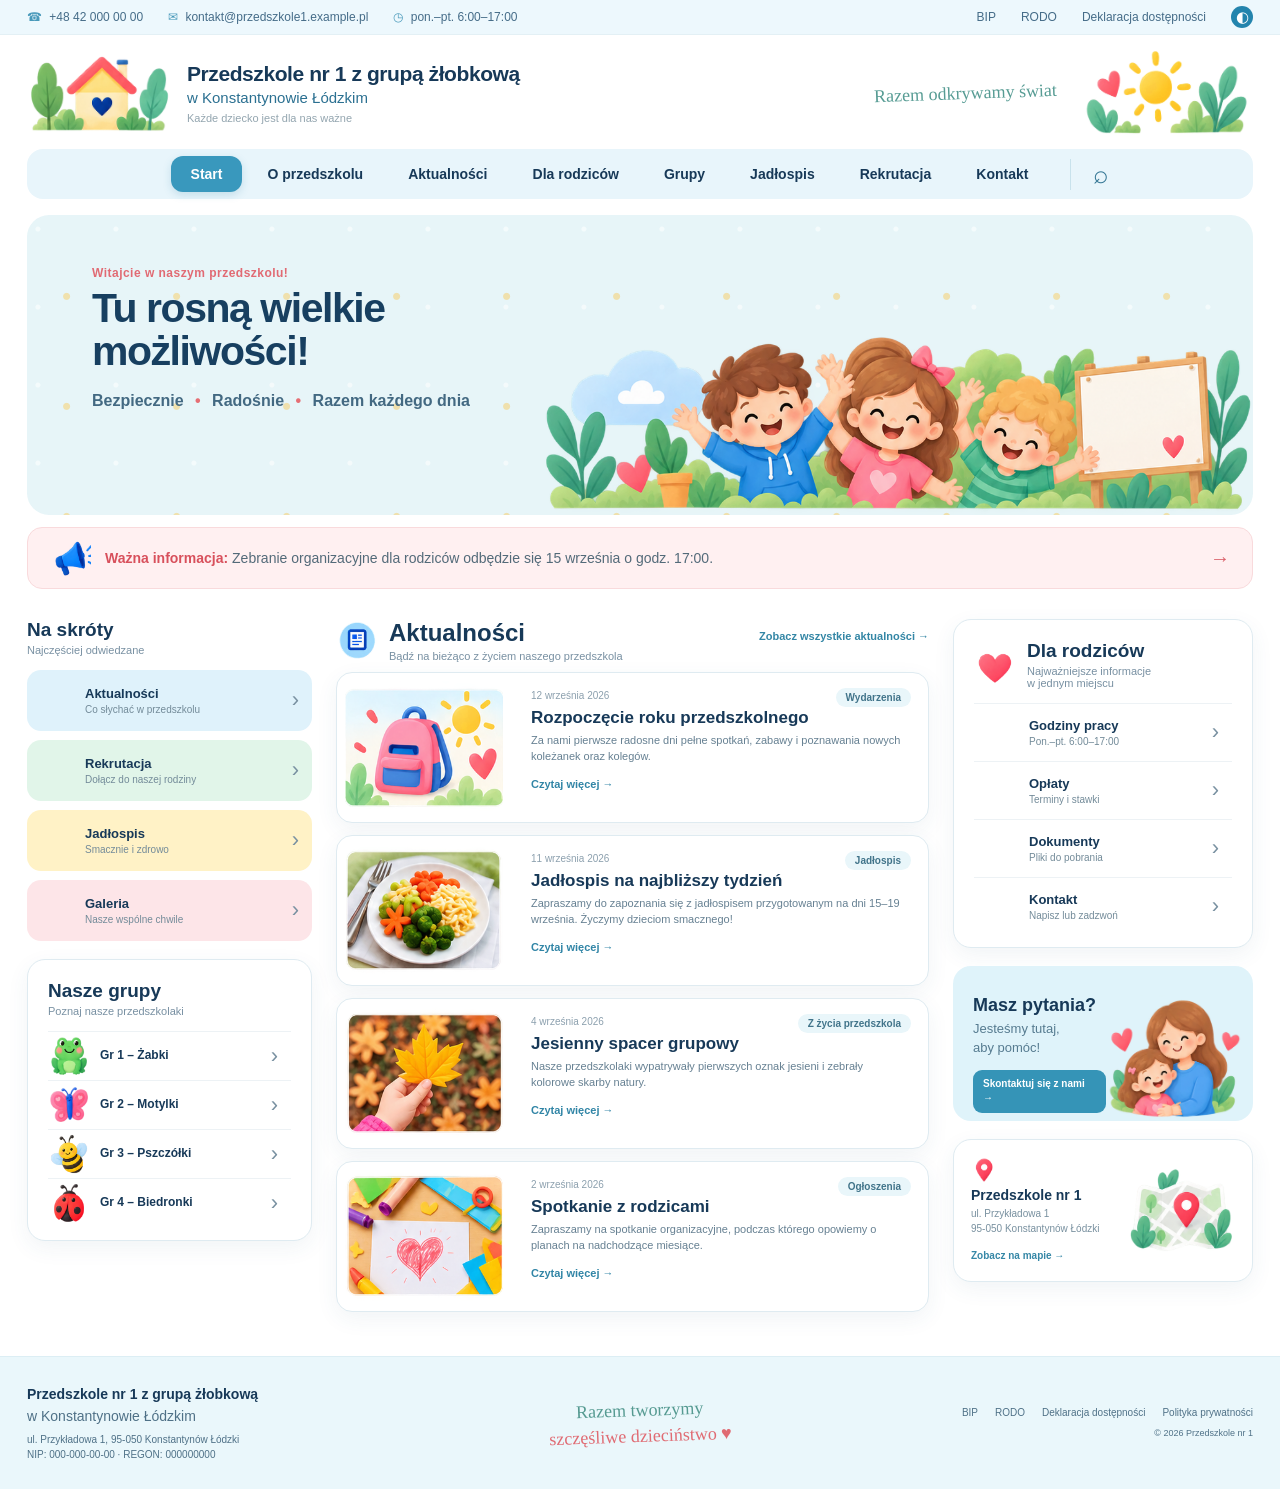
==== commit a56c0afc: "feat: integrate approved visual assets" ====
--- a/index.html
+++ b/index.html
@@ -19,8 +19,8 @@
 
   <header class="site-header">
     <div class="shell brand">
-      <a class="brand__link" href="index.html" aria-label="Strona główna Przedszkola nr 1"><img src="assets/images/logo.svg" alt="" width="92" height="82"><span><strong>Przedszkole nr 1 z grupą żłobkową</strong><small>w Konstantynowie Łódzkim</small><em>Każde dziecko jest dla nas ważne</em></span></a>
-      <div class="brand__slogan" aria-hidden="true"><span>Razem odkrywamy świat</span><b>♥</b><img src="assets/images/header-plants.svg" alt="" width="132" height="70"></div>
+      <a class="brand__link" href="index.html" aria-label="Strona główna Przedszkola nr 1"><img src="assets/illustrations/deco-house.png" alt="" width="150" height="92"><span><strong>Przedszkole nr 1 z grupą żłobkową</strong><small>w Konstantynowie Łódzkim</small><em>Każde dziecko jest dla nas ważne</em></span></a>
+      <div class="brand__slogan" aria-hidden="true"><span>Razem odkrywamy świat</span><img src="assets/illustrations/deco-sun-plants.png" alt="" width="178" height="92"></div>
       <button class="menu-toggle" type="button" aria-expanded="false" aria-controls="main-menu"><span class="menu-toggle__icon" aria-hidden="true"></span><span>Menu</span></button>
     </div>
     <nav class="main-nav shell" aria-label="Główna nawigacja">
@@ -32,25 +32,25 @@
   <main id="main-content">
     <section class="hero shell" aria-labelledby="hero-title">
       <div class="hero__copy"><p class="eyebrow">Witajcie w naszym przedszkolu!</p><h1 id="hero-title">Tu rosną wielkie<br>możliwości!</h1><p>Bezpiecznie <span>•</span> Radośnie <span>•</span> Razem każdego dnia</p></div>
-      <img src="assets/images/hero-scene.svg" alt="Dzieci bawiące się i uczące w pogodnym ogrodzie przedszkolnym" width="630" height="280">
+      <img src="assets/illustrations/hero-children-board.png" alt="Dzieci bawiące się i uczące w pogodnym ogrodzie przedszkolnym" width="630" height="280">
     </section>
     <section class="notice shell" aria-live="polite"><div id="important-message"><span class="skeleton">Wczytywanie ważnej informacji…</span></div><span class="notice__arrow" aria-hidden="true">→</span></section>
 
     <div class="shell page-grid">
       <aside class="left-column" aria-label="Na skróty i grupy">
-        <section class="shortcuts"><div class="card-heading"><span class="heading-icon heading-icon--plant" aria-hidden="true">♧</span><div><h2>Na skróty</h2><p>Najczęściej odwiedzane</p></div></div><nav id="shortcuts" aria-label="Na skróty"></nav></section>
-        <section class="panel groups-panel" id="grupy"><div class="card-heading"><span class="heading-icon heading-icon--sun" aria-hidden="true">☀</span><div><h2>Nasze grupy</h2><p>Poznaj nasze przedszkolaki</p></div></div><div id="groups"></div></section>
+        <section class="shortcuts"><div class="card-heading"><div><h2>Na skróty</h2><p>Najczęściej odwiedzane</p></div></div><nav id="shortcuts" aria-label="Na skróty"></nav></section>
+        <section class="panel groups-panel" id="grupy"><div class="card-heading"><div><h2>Nasze grupy</h2><p>Poznaj nasze przedszkolaki</p></div></div><div id="groups"></div></section>
       </aside>
 
       <section class="news" id="aktualnosci" aria-labelledby="news-title">
-        <header class="news__heading"><div class="card-heading"><span class="heading-icon heading-icon--news" aria-hidden="true">◖</span><div><h2 id="news-title">Aktualności</h2><p>Bądź na bieżąco z życiem naszego przedszkola</p></div></div><a href="#">Zobacz wszystkie aktualności <span aria-hidden="true">→</span></a></header>
+        <header class="news__heading"><div class="card-heading"><img class="heading-icon" src="assets/ui/news.png" alt="" width="42" height="42"><div><h2 id="news-title">Aktualności</h2><p>Bądź na bieżąco z życiem naszego przedszkola</p></div></div><a href="#">Zobacz wszystkie aktualności <span aria-hidden="true">→</span></a></header>
         <div class="news-list" id="news-list"><p class="loading">Wczytywanie aktualności…</p></div>
       </section>
 
       <aside class="right-column" id="dla-rodzicow" aria-label="Informacje dla rodziców">
-        <section class="panel parents-panel"><div class="card-heading"><span class="heading-icon heading-icon--heart" aria-hidden="true">♥</span><div><h2>Dla rodziców</h2><p>Najważniejsze informacje<br>w jednym miejscu</p></div></div><nav id="parent-links" aria-label="Dla rodziców"></nav></section>
-        <section class="question-card" id="kontakt"><div><h2>Masz pytania?</h2><p>Jesteśmy tutaj,<br>aby pomóc!</p><a href="mailto:kontakt@przedszkole1.example.pl">Skontaktuj się z nami <span aria-hidden="true">→</span></a></div><img src="assets/images/parent-child.svg" alt="Rodzic z dzieckiem" width="125" height="135"></section>
-        <section class="panel location-card"><div><span class="location-pin" aria-hidden="true">●</span><h2>Przedszkole nr 1</h2><address>ul. Przykładowa 1<br>95-050 Konstantynów Łódzki</address><a href="#">Zobacz na mapie <span aria-hidden="true">→</span></a></div><img src="assets/images/map.svg" alt="Dekoracyjny plan okolicy z zaznaczoną lokalizacją przedszkola" width="112" height="115"></section>
+        <section class="panel parents-panel"><div class="card-heading"><img class="heading-icon" src="assets/ui/heart.png" alt="" width="42" height="42"><div><h2>Dla rodziców</h2><p>Najważniejsze informacje<br>w jednym miejscu</p></div></div><nav id="parent-links" aria-label="Dla rodziców"></nav></section>
+        <section class="question-card" id="kontakt"><div><h2>Masz pytania?</h2><p>Jesteśmy tutaj,<br>aby pomóc!</p><a href="mailto:kontakt@przedszkole1.example.pl">Skontaktuj się z nami <span aria-hidden="true">→</span></a></div><img src="assets/illustrations/parent-child.png" alt="Rodzic z dzieckiem" width="125" height="135"></section>
+        <section class="panel location-card"><div><img class="location-pin" src="assets/ui/location.png" alt="" width="26" height="26"><h2>Przedszkole nr 1</h2><address>ul. Przykładowa 1<br>95-050 Konstantynów Łódzki</address><a href="#">Zobacz na mapie <span aria-hidden="true">→</span></a></div><img src="assets/illustrations/map-card.png" alt="Dekoracyjny plan okolicy z zaznaczoną lokalizacją przedszkola" width="112" height="115"></section>
       </aside>
     </div>
   </main>
--- a/css/style.css
+++ b/css/style.css
@@ -23,15 +23,16 @@
 .accessibility-link { display: grid; place-items: center; width: 22px; height: 22px; color: #fff; background: var(--blue-dark); border-radius: 50%; font-size: 15px; }
 
 .site-header { padding-top: 2px; background: #fff; }
-.brand { min-height: 100px; display: flex; align-items: center; justify-content: space-between; }
+.brand { min-height: 112px; display: flex; align-items: center; justify-content: space-between; }
 .brand__link { display: flex; align-items: center; gap: 15px; text-decoration: none; }
+.brand__link > img { width: 145px; height: 90px; object-fit: contain; }
 .brand__link strong, .brand__link small, .brand__link em { display: block; }
 .brand__link strong { font-size: 21px; line-height: 1.15; letter-spacing: -.02em; }
 .brand__link small { margin-top: 1px; color: #2b7091; font-size: 15px; }
 .brand__link em { margin-top: 4px; color: #93a5af; font: 11px Arial, sans-serif; font-style: normal; }
-.brand__slogan { display: flex; align-items: center; gap: 12px; color: #579c94; }
+.brand__slogan { display: flex; align-items: center; gap: 18px; color: #579c94; }
 .brand__slogan span, .footer__slogan { font-family: "Segoe Print", "Comic Sans MS", cursive; font-size: 18px; transform: rotate(-2deg); }
-.brand__slogan b { color: #ed7880; font-size: 17px; }
+.brand__slogan img { width: 178px; height: 92px; object-fit: contain; }
 .menu-toggle { display: none; border: 0; padding: 10px 13px; color: var(--navy); background: var(--blue); border-radius: 10px; font: 700 14px inherit; }
 .menu-toggle__icon, .menu-toggle__icon::before, .menu-toggle__icon::after { width: 20px; height: 2px; display: block; background: currentColor; content: ""; }
 .menu-toggle__icon { position: relative; margin-right: 8px; }
@@ -43,18 +44,18 @@
 .main-nav a[aria-current] { color: #fff; background: #3998bd; box-shadow: 0 3px 8px rgba(27,123,161,.18); }
 .search { margin-left: 22px; padding-left: 22px; border-left: 1px solid #c8e2ec; color: #357795; font: 26px Arial, sans-serif; }
 
-.hero { height: 290px; margin-top: 16px; display: flex; align-items: stretch; overflow: hidden; position: relative; background: #e7f5f8; border-radius: 22px; }
+.hero { height: 300px; margin-top: 16px; display: flex; align-items: stretch; overflow: hidden; position: relative; background: #e7f5f8; border-radius: 22px; }
 .hero::before { position: absolute; inset: 0; content: ""; background: radial-gradient(circle at 14% 18%, #fff 0 2px, transparent 3px), radial-gradient(circle at 36% 74%, #f7cf70 0 3px, transparent 4px); background-size: 78px 78px, 110px 110px; opacity: .55; }
 .hero__copy { z-index: 1; width: 48%; padding: 50px 0 0 65px; }
 .eyebrow { margin: 0 0 5px; color: #e16a73; font-size: 12px; font-weight: 800; letter-spacing: .04em; }
 .hero h1 { margin: 0; color: #173f60; font-size: clamp(34px, 3.2vw, 48px); line-height: 1.04; letter-spacing: -.035em; }
 .hero__copy > p:last-child { margin: 16px 0 0; color: #436982; font-size: 16px; font-weight: 700; }
 .hero__copy > p span { padding: 0 7px; color: #e66e74; }
-.hero > img { z-index: 1; width: 52%; object-fit: cover; object-position: right center; }
+.hero > img { z-index: 1; width: 58%; margin-left: -6%; object-fit: contain; object-position: right bottom; }
 .notice { min-height: 58px; margin-top: 12px; padding: 9px 22px; display: flex; align-items: center; justify-content: space-between; color: #536a79; background: #fff0f1; border: 1px solid #f9dadc; border-radius: 15px; }
 .notice > div { display: flex; align-items: center; gap: 13px; }.notice p { margin: 0; }.notice strong { color: #d8505c; }
-.notice__icon { width: 36px; height: 36px; display: grid; place-items: center; flex: 0 0 auto; color: #fff; background: #e96d76; border-radius: 11px; font-size: 0; transform: rotate(-5deg); }
-.notice__icon::before { content: "◀"; font-size: 19px; }.notice__arrow { color: #da606a; font-size: 20px; }
+.notice__icon { width: 42px; height: 42px; display: grid; place-items: center; flex: 0 0 auto; }
+.notice__icon img { width: 42px; height: 42px; object-fit: contain; }.notice__arrow { color: #da606a; font-size: 20px; }
 
 .page-grid { display: grid; grid-template-columns: 285px minmax(500px, 1fr) 300px; gap: 24px; align-items: start; padding-block: 30px 44px; }
 .left-column, .right-column { display: grid; gap: 18px; }
@@ -62,18 +63,18 @@
 .card-heading { display: flex; align-items: center; gap: 11px; margin-bottom: 14px; }
 .card-heading h2 { margin: 0; color: var(--navy); font-size: 19px; line-height: 1.2; }
 .card-heading p { margin: 2px 0 0; color: var(--muted); font: 11px Arial, sans-serif; }
-.heading-icon { width: 33px; height: 33px; display: grid; place-items: center; flex: 0 0 auto; font-size: 20px; border-radius: 11px; }
+.heading-icon { width: 42px; height: 42px; display: block; flex: 0 0 auto; object-fit: contain; }
 .heading-icon--plant { color: #5ba585; background: var(--mint); }.heading-icon--sun { color: #dda72d; background: var(--yellow); }.heading-icon--news { color: #2d8eb2; background: var(--blue); }.heading-icon--heart { color: #de6970; background: var(--pink); }
 .shortcuts nav { display: grid; gap: 9px; }
 .side-link, .parent-link { min-height: 61px; display: flex; align-items: center; position: relative; text-decoration: none; border-radius: 14px; }
 .side-link { padding: 9px 32px 9px 58px; }
-.side-link::before, .parent-link::before { content: attr(data-icon); display: grid; place-items: center; position: absolute; left: 11px; width: 36px; height: 36px; border-radius: 10px; background: rgba(255,255,255,.78); font-size: 20px; }
+.side-link::before, .parent-link::before { content: ""; display: block; position: absolute; left: 8px; width: 43px; height: 43px; background: var(--icon-image) center / contain no-repeat; }
 .side-link::after, .parent-link::after, .group::after { content: "›"; position: absolute; right: 13px; color: #7991a1; font-size: 22px; }
 .side-link strong, .parent-link strong { display: block; font-size: 13px; }.side-link small, .parent-link small { display: block; color: #738b99; font: 10px Arial, sans-serif; }
 .side-link--blue { background: var(--blue); }.side-link--mint { background: var(--mint); }.side-link--yellow { background: var(--yellow); }.side-link--pink { background: var(--pink); }
 .side-link:hover, .parent-link:hover { filter: saturate(1.12); transform: translateX(2px); }
 .groups-panel { padding-bottom: 13px; }.group { min-height: 49px; display: flex; align-items: center; gap: 10px; position: relative; border-top: 1px solid #edf2f5; }
-.group img { width: 36px; height: 36px; padding: 4px; background: #f1f8fa; border-radius: 50%; }.group strong { font-size: 12px; }
+.group img { width: 42px; height: 42px; object-fit: contain; }.group strong { font-size: 12px; }
 
 .news__heading { min-height: 52px; display: flex; align-items: flex-start; justify-content: space-between; }
 .news__heading .card-heading { margin-bottom: 10px; }.news__heading h2 { font-size: 24px; }
@@ -81,16 +82,16 @@
 .news-list { display: grid; gap: 12px; }
 .post { min-height: 151px; display: flex; overflow: hidden; position: relative; background: #fff; border: 1px solid var(--border); border-radius: 16px; box-shadow: var(--shadow); transition: transform .2s, box-shadow .2s; }
 .post:hover { transform: translateY(-2px); box-shadow: 0 10px 25px rgba(38,87,116,.11); }
-.post__image { width: 174px; flex: 0 0 174px; object-fit: cover; }.post__body { min-width: 0; padding: 17px 20px; }
+.post__image { width: 174px; flex: 0 0 174px; padding: 8px; object-fit: cover; border-radius: 22px; }.post__body { min-width: 0; padding: 17px 20px; }
 .post__meta { color: #8ca0ae; font: 10px Arial, sans-serif; }.post__meta time { display: block; }.tag { position: absolute; top: 15px; right: 17px; padding: 4px 10px; color: #41748a; background: #e9f6fa; border-radius: 99px; font-weight: 700; }
 .post h3 { margin: 7px 80px 5px 0; font-size: 17px; line-height: 1.2; }.post p { margin: 0 0 8px; color: #668092; font: 11px/1.45 Arial, sans-serif; }
 .read-more { color: #3185a6; font-size: 11px; font-weight: 800; text-decoration: none; }.read-more::after { content: " →"; }.read-more:hover { text-decoration: underline; }
 
 .parents-panel { padding-bottom: 12px; }.parent-link { min-height: 58px; padding: 8px 28px 8px 55px; border-top: 1px solid #edf2f5; border-radius: 0; }
-.parent-link::before { color: var(--icon-color, #3b8aaa); background: var(--icon-bg, var(--blue)); }.parent-link--yellow { --icon-bg: var(--yellow); --icon-color: #c99428; }.parent-link--mint { --icon-bg: var(--mint); --icon-color: #4f9b79; }.parent-link--pink { --icon-bg: var(--pink); --icon-color: #d6626b; }
+.parent-link::before { background: var(--icon-image) center / contain no-repeat; }
 .question-card { min-height: 155px; display: flex; align-items: end; justify-content: space-between; overflow: hidden; padding: 18px 12px 0 20px; background: #dff3fa; border-radius: var(--radius); }
-.question-card > div { align-self: center; z-index: 1; }.question-card h2 { margin: 0; font-size: 18px; }.question-card p { margin: 2px 0 12px; color: #567b90; font-size: 13px; }.question-card a { display: inline-block; padding: 7px 10px; color: #fff; background: #3594b7; border-radius: 9px; font-size: 10px; font-weight: 800; text-decoration: none; }.question-card img { align-self: end; }
-.location-card { min-height: 138px; display: flex; justify-content: space-between; gap: 4px; padding: 17px; }.location-card h2 { margin: 2px 0; font-size: 14px; }.location-card address { margin-bottom: 8px; color: #78909f; font: 10px/1.45 Arial, sans-serif; }.location-card a { color: #3587a6; font-size: 10px; font-weight: 800; text-decoration: none; }.location-card img { width: 108px; object-fit: contain; }.location-pin { color: #e35e67; }
+.question-card > div { align-self: center; z-index: 1; }.question-card h2 { margin: 0; font-size: 18px; }.question-card p { margin: 2px 0 12px; color: #567b90; font-size: 13px; }.question-card a { display: inline-block; padding: 7px 10px; color: #fff; background: #3594b7; border-radius: 9px; font-size: 10px; font-weight: 800; text-decoration: none; }.question-card img { width: 135px; align-self: end; object-fit: contain; }
+.location-card { min-height: 138px; display: flex; justify-content: space-between; gap: 4px; padding: 17px; }.location-card h2 { margin: 2px 0; font-size: 14px; }.location-card address { margin-bottom: 8px; color: #78909f; font: 10px/1.45 Arial, sans-serif; }.location-card a { color: #3587a6; font-size: 10px; font-weight: 800; text-decoration: none; }.location-card > img { width: 108px; object-fit: contain; }.location-card .location-pin { width: 26px; height: 26px; object-fit: contain; }
 
 .footer { padding: 27px 0; color: #4f7187; background: #eaf7fb; border-top: 1px solid #dceef4; }
 .footer__inner { display: grid; grid-template-columns: 1fr .8fr 1fr; align-items: center; gap: 35px; }.footer strong { color: var(--navy); font-size: 14px; }.footer p { margin: 2px 0; }.footer address { margin-top: 6px; font: 10px/1.5 Arial, sans-serif; font-style: normal; }.footer__slogan { color: #559a91; text-align: center; }.footer__slogan span { color: #e06b73; }.footer__links { text-align: right; }.footer__links nav { display: flex; justify-content: flex-end; gap: 17px; font: 10px Arial, sans-serif; }.footer__links a { text-decoration: none; }.footer__links p { margin-top: 10px; font: 9px Arial, sans-serif; }
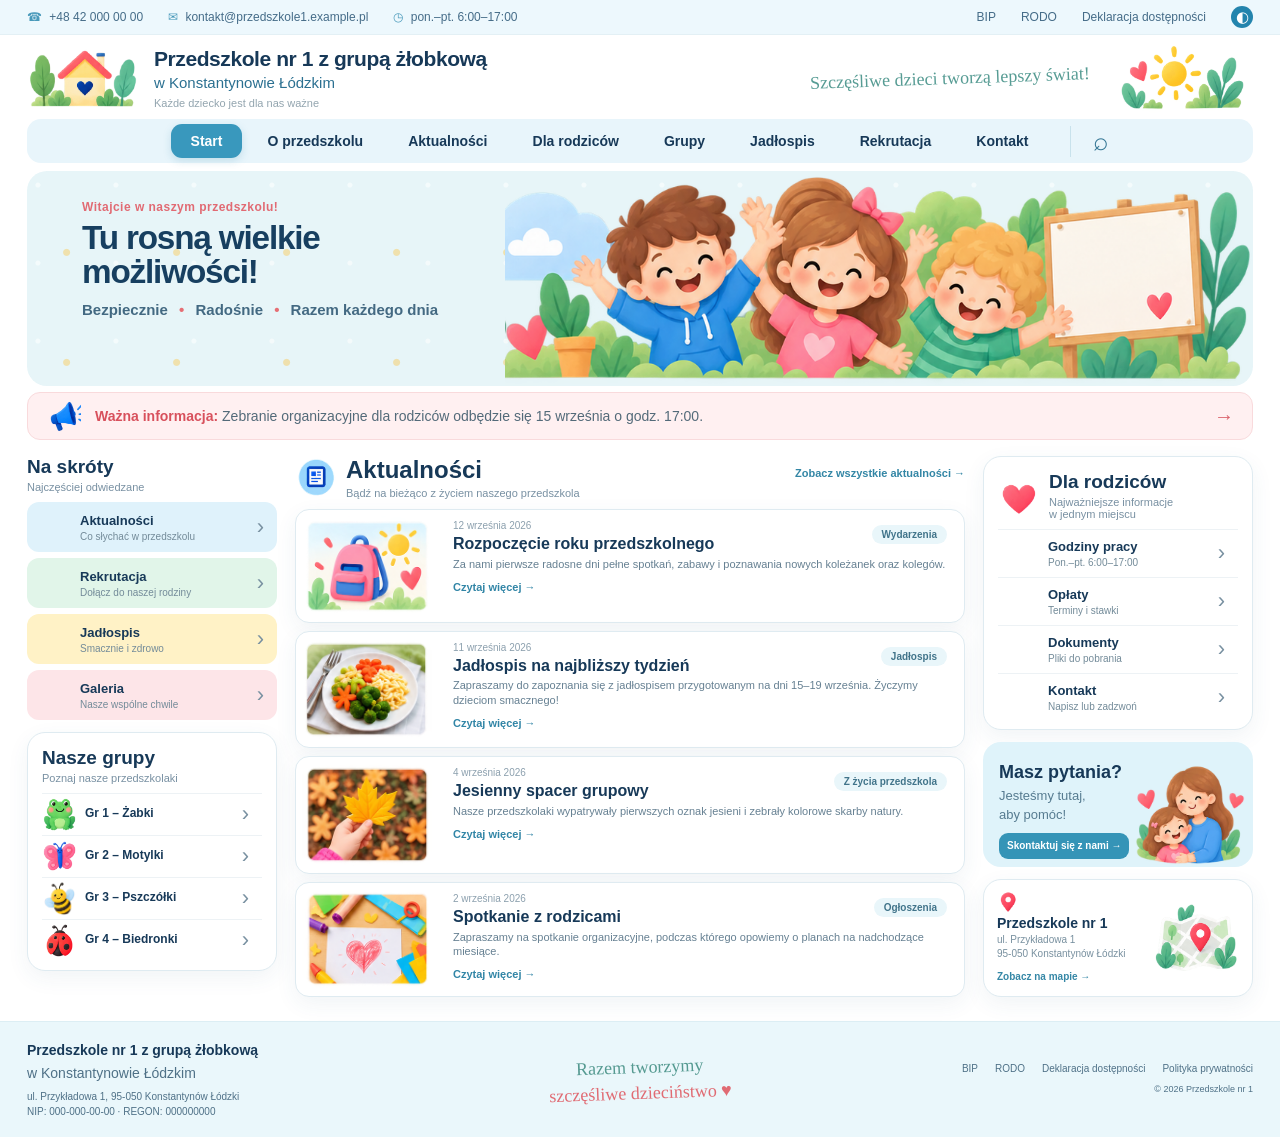
==== commit b11d48fe: "fix: compact desktop homepage layout" ====
--- a/index.html
+++ b/index.html
@@ -20,7 +20,7 @@
   <header class="site-header">
     <div class="shell brand">
       <a class="brand__link" href="index.html" aria-label="Strona główna Przedszkola nr 1"><img src="assets/illustrations/deco-house.png" alt="" width="150" height="92"><span><strong>Przedszkole nr 1 z grupą żłobkową</strong><small>w Konstantynowie Łódzkim</small><em>Każde dziecko jest dla nas ważne</em></span></a>
-      <div class="brand__slogan" aria-hidden="true"><span>Razem odkrywamy świat</span><img src="assets/illustrations/deco-sun-plants.png" alt="" width="178" height="92"></div>
+      <div class="brand__slogan" aria-hidden="true"><span>Szczęśliwe dzieci tworzą lepszy świat!</span><img src="assets/illustrations/deco-sun-plants.png" alt="" width="178" height="92"></div>
       <button class="menu-toggle" type="button" aria-expanded="false" aria-controls="main-menu"><span class="menu-toggle__icon" aria-hidden="true"></span><span>Menu</span></button>
     </div>
     <nav class="main-nav shell" aria-label="Główna nawigacja">
--- a/css/style.css
+++ b/css/style.css
@@ -23,77 +23,77 @@
 .accessibility-link { display: grid; place-items: center; width: 22px; height: 22px; color: #fff; background: var(--blue-dark); border-radius: 50%; font-size: 15px; }
 
 .site-header { padding-top: 2px; background: #fff; }
-.brand { min-height: 112px; display: flex; align-items: center; justify-content: space-between; }
+.brand { min-height: 82px; display: flex; align-items: center; justify-content: space-between; }
 .brand__link { display: flex; align-items: center; gap: 15px; text-decoration: none; }
-.brand__link > img { width: 145px; height: 90px; object-fit: contain; }
+.brand__link > img { width: 112px; height: 70px; object-fit: contain; }
 .brand__link strong, .brand__link small, .brand__link em { display: block; }
 .brand__link strong { font-size: 21px; line-height: 1.15; letter-spacing: -.02em; }
 .brand__link small { margin-top: 1px; color: #2b7091; font-size: 15px; }
 .brand__link em { margin-top: 4px; color: #93a5af; font: 11px Arial, sans-serif; font-style: normal; }
 .brand__slogan { display: flex; align-items: center; gap: 18px; color: #579c94; }
 .brand__slogan span, .footer__slogan { font-family: "Segoe Print", "Comic Sans MS", cursive; font-size: 18px; transform: rotate(-2deg); }
-.brand__slogan img { width: 178px; height: 92px; object-fit: contain; }
+.brand__slogan img { width: 145px; height: 70px; object-fit: contain; }
 .menu-toggle { display: none; border: 0; padding: 10px 13px; color: var(--navy); background: var(--blue); border-radius: 10px; font: 700 14px inherit; }
 .menu-toggle__icon, .menu-toggle__icon::before, .menu-toggle__icon::after { width: 20px; height: 2px; display: block; background: currentColor; content: ""; }
 .menu-toggle__icon { position: relative; margin-right: 8px; }
 .menu-toggle__icon::before { position: absolute; top: -6px; }.menu-toggle__icon::after { position: absolute; top: 6px; }
-.main-nav { height: 50px; display: flex; align-items: center; justify-content: center; padding: 5px 12px; background: #e8f5fb; border-radius: 16px; }
+.main-nav { height: 44px; display: flex; align-items: center; justify-content: center; padding: 3px 12px; background: #e8f5fb; border-radius: 14px; }
 .main-nav ul { margin: 0; padding: 0; display: flex; align-items: center; justify-content: center; gap: 5px; list-style: none; }
-.main-nav a { display: block; padding: 8px 20px; border-radius: 12px; font-weight: 700; text-decoration: none; }
+.main-nav a { display: block; padding: 7px 20px; border-radius: 11px; font-weight: 700; text-decoration: none; }
 .main-nav a:hover { color: #176f94; background: rgba(255,255,255,.65); }
 .main-nav a[aria-current] { color: #fff; background: #3998bd; box-shadow: 0 3px 8px rgba(27,123,161,.18); }
 .search { margin-left: 22px; padding-left: 22px; border-left: 1px solid #c8e2ec; color: #357795; font: 26px Arial, sans-serif; }
 
-.hero { height: 300px; margin-top: 16px; display: flex; align-items: stretch; overflow: hidden; position: relative; background: #e7f5f8; border-radius: 22px; }
+.hero { height: 215px; margin-top: 8px; display: flex; align-items: stretch; overflow: hidden; position: relative; background: #e7f5f8; border-radius: 20px; }
 .hero::before { position: absolute; inset: 0; content: ""; background: radial-gradient(circle at 14% 18%, #fff 0 2px, transparent 3px), radial-gradient(circle at 36% 74%, #f7cf70 0 3px, transparent 4px); background-size: 78px 78px, 110px 110px; opacity: .55; }
-.hero__copy { z-index: 1; width: 48%; padding: 50px 0 0 65px; }
+.hero__copy { z-index: 1; width: 48%; padding: 28px 0 0 55px; }
 .eyebrow { margin: 0 0 5px; color: #e16a73; font-size: 12px; font-weight: 800; letter-spacing: .04em; }
-.hero h1 { margin: 0; color: #173f60; font-size: clamp(34px, 3.2vw, 48px); line-height: 1.04; letter-spacing: -.035em; }
-.hero__copy > p:last-child { margin: 16px 0 0; color: #436982; font-size: 16px; font-weight: 700; }
+.hero h1 { margin: 0; color: #173f60; font-size: clamp(32px, 2.6vw, 42px); line-height: 1.02; letter-spacing: -.035em; }
+.hero__copy > p:last-child { margin: 10px 0 0; color: #436982; font-size: 15px; font-weight: 700; }
 .hero__copy > p span { padding: 0 7px; color: #e66e74; }
-.hero > img { z-index: 1; width: 58%; margin-left: -6%; object-fit: contain; object-position: right bottom; }
-.notice { min-height: 58px; margin-top: 12px; padding: 9px 22px; display: flex; align-items: center; justify-content: space-between; color: #536a79; background: #fff0f1; border: 1px solid #f9dadc; border-radius: 15px; }
+.hero > img { z-index: 1; width: 61%; margin-left: -9%; object-fit: cover; object-position: right 43%; }
+.notice { min-height: 48px; margin-top: 6px; padding: 4px 18px; display: flex; align-items: center; justify-content: space-between; color: #536a79; background: #fff0f1; border: 1px solid #f9dadc; border-radius: 13px; }
 .notice > div { display: flex; align-items: center; gap: 13px; }.notice p { margin: 0; }.notice strong { color: #d8505c; }
-.notice__icon { width: 42px; height: 42px; display: grid; place-items: center; flex: 0 0 auto; }
-.notice__icon img { width: 42px; height: 42px; object-fit: contain; }.notice__arrow { color: #da606a; font-size: 20px; }
+.notice__icon { width: 36px; height: 36px; display: grid; place-items: center; flex: 0 0 auto; }
+.notice__icon img { width: 36px; height: 36px; object-fit: contain; }.notice__arrow { color: #da606a; font-size: 20px; }
 
-.page-grid { display: grid; grid-template-columns: 285px minmax(500px, 1fr) 300px; gap: 24px; align-items: start; padding-block: 30px 44px; }
-.left-column, .right-column { display: grid; gap: 18px; }
-.panel { padding: 20px; background: #fff; border: 1px solid var(--border); border-radius: var(--radius); box-shadow: var(--shadow); }
-.card-heading { display: flex; align-items: center; gap: 11px; margin-bottom: 14px; }
+.page-grid { display: grid; grid-template-columns: 250px minmax(560px, 1fr) 270px; gap: 18px; align-items: start; padding-block: 16px 24px; }
+.left-column, .right-column { display: grid; gap: 12px; }
+.panel { padding: 14px; background: #fff; border: 1px solid var(--border); border-radius: var(--radius); box-shadow: var(--shadow); }
+.card-heading { display: flex; align-items: center; gap: 9px; margin-bottom: 9px; }
 .card-heading h2 { margin: 0; color: var(--navy); font-size: 19px; line-height: 1.2; }
 .card-heading p { margin: 2px 0 0; color: var(--muted); font: 11px Arial, sans-serif; }
 .heading-icon { width: 42px; height: 42px; display: block; flex: 0 0 auto; object-fit: contain; }
 .heading-icon--plant { color: #5ba585; background: var(--mint); }.heading-icon--sun { color: #dda72d; background: var(--yellow); }.heading-icon--news { color: #2d8eb2; background: var(--blue); }.heading-icon--heart { color: #de6970; background: var(--pink); }
-.shortcuts nav { display: grid; gap: 9px; }
-.side-link, .parent-link { min-height: 61px; display: flex; align-items: center; position: relative; text-decoration: none; border-radius: 14px; }
-.side-link { padding: 9px 32px 9px 58px; }
-.side-link::before, .parent-link::before { content: ""; display: block; position: absolute; left: 8px; width: 43px; height: 43px; background: var(--icon-image) center / contain no-repeat; }
+.shortcuts nav { display: grid; gap: 6px; }
+.side-link, .parent-link { min-height: 50px; display: flex; align-items: center; position: relative; text-decoration: none; border-radius: 12px; }
+.side-link { padding: 5px 30px 5px 53px; }
+.side-link::before, .parent-link::before { content: ""; display: block; position: absolute; left: 7px; width: 38px; height: 38px; background: var(--icon-image) center / contain no-repeat; }
 .side-link::after, .parent-link::after, .group::after { content: "›"; position: absolute; right: 13px; color: #7991a1; font-size: 22px; }
 .side-link strong, .parent-link strong { display: block; font-size: 13px; }.side-link small, .parent-link small { display: block; color: #738b99; font: 10px Arial, sans-serif; }
 .side-link--blue { background: var(--blue); }.side-link--mint { background: var(--mint); }.side-link--yellow { background: var(--yellow); }.side-link--pink { background: var(--pink); }
 .side-link:hover, .parent-link:hover { filter: saturate(1.12); transform: translateX(2px); }
-.groups-panel { padding-bottom: 13px; }.group { min-height: 49px; display: flex; align-items: center; gap: 10px; position: relative; border-top: 1px solid #edf2f5; }
-.group img { width: 42px; height: 42px; object-fit: contain; }.group strong { font-size: 12px; }
+.groups-panel { padding-bottom: 9px; }.group { min-height: 42px; display: flex; align-items: center; gap: 8px; position: relative; border-top: 1px solid #edf2f5; }
+.group img { width: 35px; height: 35px; object-fit: contain; }.group strong { font-size: 12px; }
 
-.news__heading { min-height: 52px; display: flex; align-items: flex-start; justify-content: space-between; }
+.news__heading { min-height: 44px; display: flex; align-items: flex-start; justify-content: space-between; }
 .news__heading .card-heading { margin-bottom: 10px; }.news__heading h2 { font-size: 24px; }
 .news__heading > a { margin-top: 10px; color: #3386a5; font-size: 11px; font-weight: 700; text-decoration: none; }.news__heading > a:hover { text-decoration: underline; }
-.news-list { display: grid; gap: 12px; }
-.post { min-height: 151px; display: flex; overflow: hidden; position: relative; background: #fff; border: 1px solid var(--border); border-radius: 16px; box-shadow: var(--shadow); transition: transform .2s, box-shadow .2s; }
+.news-list { display: grid; gap: 8px; }
+.post { min-height: 112px; display: flex; overflow: hidden; position: relative; background: #fff; border: 1px solid var(--border); border-radius: 14px; box-shadow: var(--shadow); transition: transform .2s, box-shadow .2s; }
 .post:hover { transform: translateY(-2px); box-shadow: 0 10px 25px rgba(38,87,116,.11); }
-.post__image { width: 174px; flex: 0 0 174px; padding: 8px; object-fit: cover; border-radius: 22px; }.post__body { min-width: 0; padding: 17px 20px; }
+.post__image { width: 142px; flex: 0 0 142px; padding: 6px; object-fit: cover; border-radius: 18px; }.post__body { min-width: 0; padding: 10px 15px; }
 .post__meta { color: #8ca0ae; font: 10px Arial, sans-serif; }.post__meta time { display: block; }.tag { position: absolute; top: 15px; right: 17px; padding: 4px 10px; color: #41748a; background: #e9f6fa; border-radius: 99px; font-weight: 700; }
-.post h3 { margin: 7px 80px 5px 0; font-size: 17px; line-height: 1.2; }.post p { margin: 0 0 8px; color: #668092; font: 11px/1.45 Arial, sans-serif; }
+.post h3 { margin: 4px 80px 3px 0; font-size: 16px; line-height: 1.18; }.post p { margin: 0 0 4px; color: #668092; font: 11px/1.35 Arial, sans-serif; }
 .read-more { color: #3185a6; font-size: 11px; font-weight: 800; text-decoration: none; }.read-more::after { content: " →"; }.read-more:hover { text-decoration: underline; }
 
-.parents-panel { padding-bottom: 12px; }.parent-link { min-height: 58px; padding: 8px 28px 8px 55px; border-top: 1px solid #edf2f5; border-radius: 0; }
+.parents-panel { padding-bottom: 8px; }.parent-link { min-height: 48px; padding: 4px 26px 4px 50px; border-top: 1px solid #edf2f5; border-radius: 0; }
 .parent-link::before { background: var(--icon-image) center / contain no-repeat; }
-.question-card { min-height: 155px; display: flex; align-items: end; justify-content: space-between; overflow: hidden; padding: 18px 12px 0 20px; background: #dff3fa; border-radius: var(--radius); }
-.question-card > div { align-self: center; z-index: 1; }.question-card h2 { margin: 0; font-size: 18px; }.question-card p { margin: 2px 0 12px; color: #567b90; font-size: 13px; }.question-card a { display: inline-block; padding: 7px 10px; color: #fff; background: #3594b7; border-radius: 9px; font-size: 10px; font-weight: 800; text-decoration: none; }.question-card img { width: 135px; align-self: end; object-fit: contain; }
-.location-card { min-height: 138px; display: flex; justify-content: space-between; gap: 4px; padding: 17px; }.location-card h2 { margin: 2px 0; font-size: 14px; }.location-card address { margin-bottom: 8px; color: #78909f; font: 10px/1.45 Arial, sans-serif; }.location-card a { color: #3587a6; font-size: 10px; font-weight: 800; text-decoration: none; }.location-card > img { width: 108px; object-fit: contain; }.location-card .location-pin { width: 26px; height: 26px; object-fit: contain; }
+.question-card { min-height: 125px; display: flex; align-items: end; justify-content: space-between; overflow: hidden; padding: 10px 8px 0 16px; background: #dff3fa; border-radius: var(--radius); }
+.question-card > div { align-self: center; z-index: 1; }.question-card h2 { margin: 0; font-size: 18px; }.question-card p { margin: 2px 0 8px; color: #567b90; font-size: 13px; }.question-card a { display: inline-block; padding: 6px 8px; color: #fff; background: #3594b7; border-radius: 9px; font-size: 10px; font-weight: 800; text-decoration: none; }.question-card img { width: 112px; align-self: end; object-fit: contain; }
+.location-card { min-height: 110px; display: flex; justify-content: space-between; gap: 4px; padding: 11px 13px; }.location-card h2 { margin: 0; font-size: 14px; }.location-card address { margin-bottom: 5px; color: #78909f; font: 10px/1.35 Arial, sans-serif; }.location-card a { color: #3587a6; font-size: 10px; font-weight: 800; text-decoration: none; }.location-card > img { width: 86px; object-fit: contain; }.location-card .location-pin { width: 22px; height: 22px; object-fit: contain; }
 
-.footer { padding: 27px 0; color: #4f7187; background: #eaf7fb; border-top: 1px solid #dceef4; }
+.footer { padding: 18px 0; color: #4f7187; background: #eaf7fb; border-top: 1px solid #dceef4; }
 .footer__inner { display: grid; grid-template-columns: 1fr .8fr 1fr; align-items: center; gap: 35px; }.footer strong { color: var(--navy); font-size: 14px; }.footer p { margin: 2px 0; }.footer address { margin-top: 6px; font: 10px/1.5 Arial, sans-serif; font-style: normal; }.footer__slogan { color: #559a91; text-align: center; }.footer__slogan span { color: #e06b73; }.footer__links { text-align: right; }.footer__links nav { display: flex; justify-content: flex-end; gap: 17px; font: 10px Arial, sans-serif; }.footer__links a { text-decoration: none; }.footer__links p { margin-top: 10px; font: 9px Arial, sans-serif; }
 .loading, .load-error { padding: 20px; background: var(--blue); border-radius: 12px; }
 
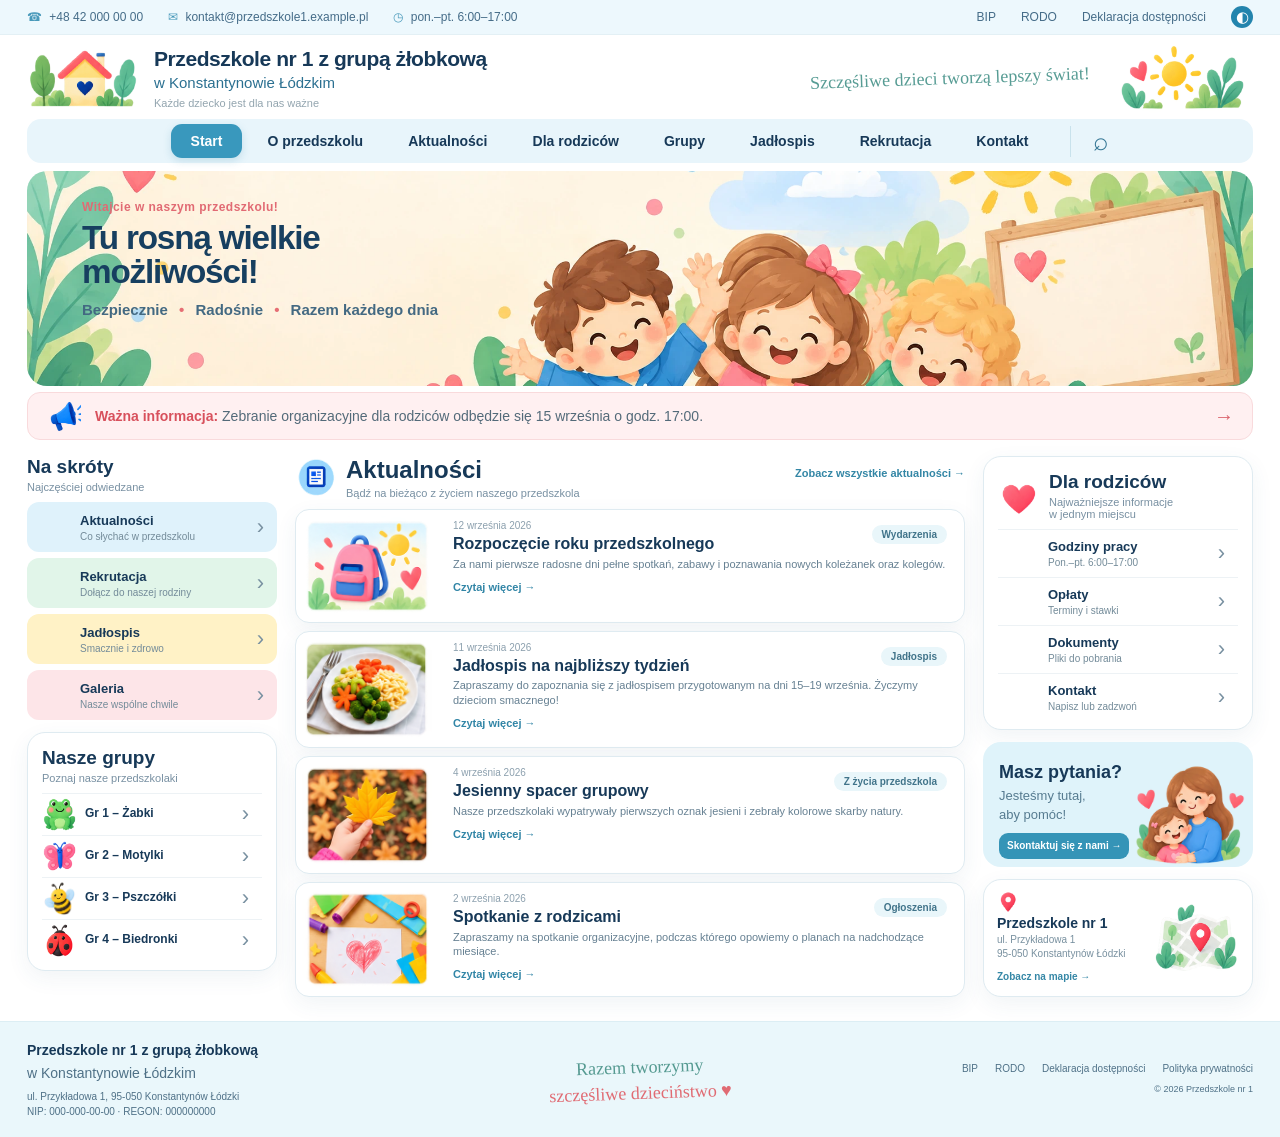
==== commit 17b18542: "feat: finalize homepage hero artwork" ====
--- a/index.html
+++ b/index.html
@@ -32,7 +32,6 @@
   <main id="main-content">
     <section class="hero shell" aria-labelledby="hero-title">
       <div class="hero__copy"><p class="eyebrow">Witajcie w naszym przedszkolu!</p><h1 id="hero-title">Tu rosną wielkie<br>możliwości!</h1><p>Bezpiecznie <span>•</span> Radośnie <span>•</span> Razem każdego dnia</p></div>
-      <img src="assets/illustrations/hero-children-board.png" alt="Dzieci bawiące się i uczące w pogodnym ogrodzie przedszkolnym" width="630" height="280">
     </section>
     <section class="notice shell" aria-live="polite"><div id="important-message"><span class="skeleton">Wczytywanie ważnej informacji…</span></div><span class="notice__arrow" aria-hidden="true">→</span></section>
 
--- a/css/style.css
+++ b/css/style.css
@@ -44,14 +44,12 @@
 .main-nav a[aria-current] { color: #fff; background: #3998bd; box-shadow: 0 3px 8px rgba(27,123,161,.18); }
 .search { margin-left: 22px; padding-left: 22px; border-left: 1px solid #c8e2ec; color: #357795; font: 26px Arial, sans-serif; }
 
-.hero { height: 215px; margin-top: 8px; display: flex; align-items: stretch; overflow: hidden; position: relative; background: #e7f5f8; border-radius: 20px; }
-.hero::before { position: absolute; inset: 0; content: ""; background: radial-gradient(circle at 14% 18%, #fff 0 2px, transparent 3px), radial-gradient(circle at 36% 74%, #f7cf70 0 3px, transparent 4px); background-size: 78px 78px, 110px 110px; opacity: .55; }
+.hero { height: 215px; margin-top: 8px; display: flex; align-items: stretch; overflow: hidden; position: relative; background: #e7f5f8 url("../assets/hero/hero-main.webp") center center / cover no-repeat; border-radius: 20px; }
 .hero__copy { z-index: 1; width: 48%; padding: 28px 0 0 55px; }
 .eyebrow { margin: 0 0 5px; color: #e16a73; font-size: 12px; font-weight: 800; letter-spacing: .04em; }
 .hero h1 { margin: 0; color: #173f60; font-size: clamp(32px, 2.6vw, 42px); line-height: 1.02; letter-spacing: -.035em; }
 .hero__copy > p:last-child { margin: 10px 0 0; color: #436982; font-size: 15px; font-weight: 700; }
 .hero__copy > p span { padding: 0 7px; color: #e66e74; }
-.hero > img { z-index: 1; width: 61%; margin-left: -9%; object-fit: cover; object-position: right 43%; }
 .notice { min-height: 48px; margin-top: 6px; padding: 4px 18px; display: flex; align-items: center; justify-content: space-between; color: #536a79; background: #fff0f1; border: 1px solid #f9dadc; border-radius: 13px; }
 .notice > div { display: flex; align-items: center; gap: 13px; }.notice p { margin: 0; }.notice strong { color: #d8505c; }
 .notice__icon { width: 36px; height: 36px; display: grid; place-items: center; flex: 0 0 auto; }
@@ -104,12 +102,12 @@
   .shell { width: min(var(--shell), calc(100% - 28px)); }.topbar address a:nth-child(2), .topbar address > span { display: none; }.topbar address, .topbar nav { gap: 12px; }
   .brand { min-height: 82px; }.brand__link img { width: 58px; }.brand__link strong { max-width: 210px; font-size: 15px; }.brand__link small { font-size: 12px; }.brand__link em, .brand__slogan { display: none; }.menu-toggle { display: flex; align-items: center; }
   .main-nav { height: auto; min-height: 0; display: block; padding: 0; background: #fff; }.main-nav ul { display: none; padding: 9px; background: var(--blue); border-radius: 14px; }.main-nav ul.is-open { display: grid; }.main-nav a { padding: 10px 13px; }.search { display: none; }
-  .hero { height: 245px; margin-top: 10px; }.hero__copy { width: 62%; padding: 38px 0 0 28px; }.hero h1 { font-size: 32px; }.hero > img { width: 50%; margin-left: -12%; object-position: 62% center; opacity: .82; }.hero__copy > p:last-child { font-size: 12px; }
+  .hero { height: 245px; margin-top: 10px; background-position: 62% center; }.hero__copy { width: 62%; padding: 38px 0 0 28px; }.hero h1 { font-size: 32px; }.hero__copy > p:last-child { font-size: 12px; }
   .page-grid { display: flex; flex-direction: column; padding-top: 25px; }.news { width: 100%; order: 1; }.left-column { width: 100%; order: 2; grid-template-columns: 1fr 1fr; }.right-column { width: 100%; order: 3; grid-template-columns: 1fr 1fr; }.parents-panel { grid-row: auto; grid-column: 1/-1; }
   .footer__inner { grid-template-columns: 1fr 1fr; }.footer__slogan { display: none; }
 }
 @media (max-width: 500px) {
-  .topbar nav a:nth-child(3) { display: none; }.brand__link img { display: none; }.hero { height: 220px; }.hero__copy { width: 88%; padding: 34px 20px; }.hero > img { position: absolute; right: -70px; width: 250px; opacity: .28; }.notice { padding-inline: 13px; }.notice__arrow { display: none; }
+  .topbar nav a:nth-child(3) { display: none; }.brand__link img { display: none; }.hero { height: 220px; background-position: 65% center; }.hero__copy { width: 88%; padding: 34px 20px; }.notice { padding-inline: 13px; }.notice__arrow { display: none; }
   .news__heading > a { display: none; }.post { display: block; }.post__image { width: 100%; height: 135px; }.post__body { padding: 15px; }.post h3 { margin-right: 0; }.tag { top: 146px; }
   .left-column, .right-column { grid-template-columns: 1fr; }.parents-panel { grid-column: auto; }.footer__inner { grid-template-columns: 1fr; }.footer__links { text-align: left; }.footer__links nav { justify-content: flex-start; flex-wrap: wrap; }
 }
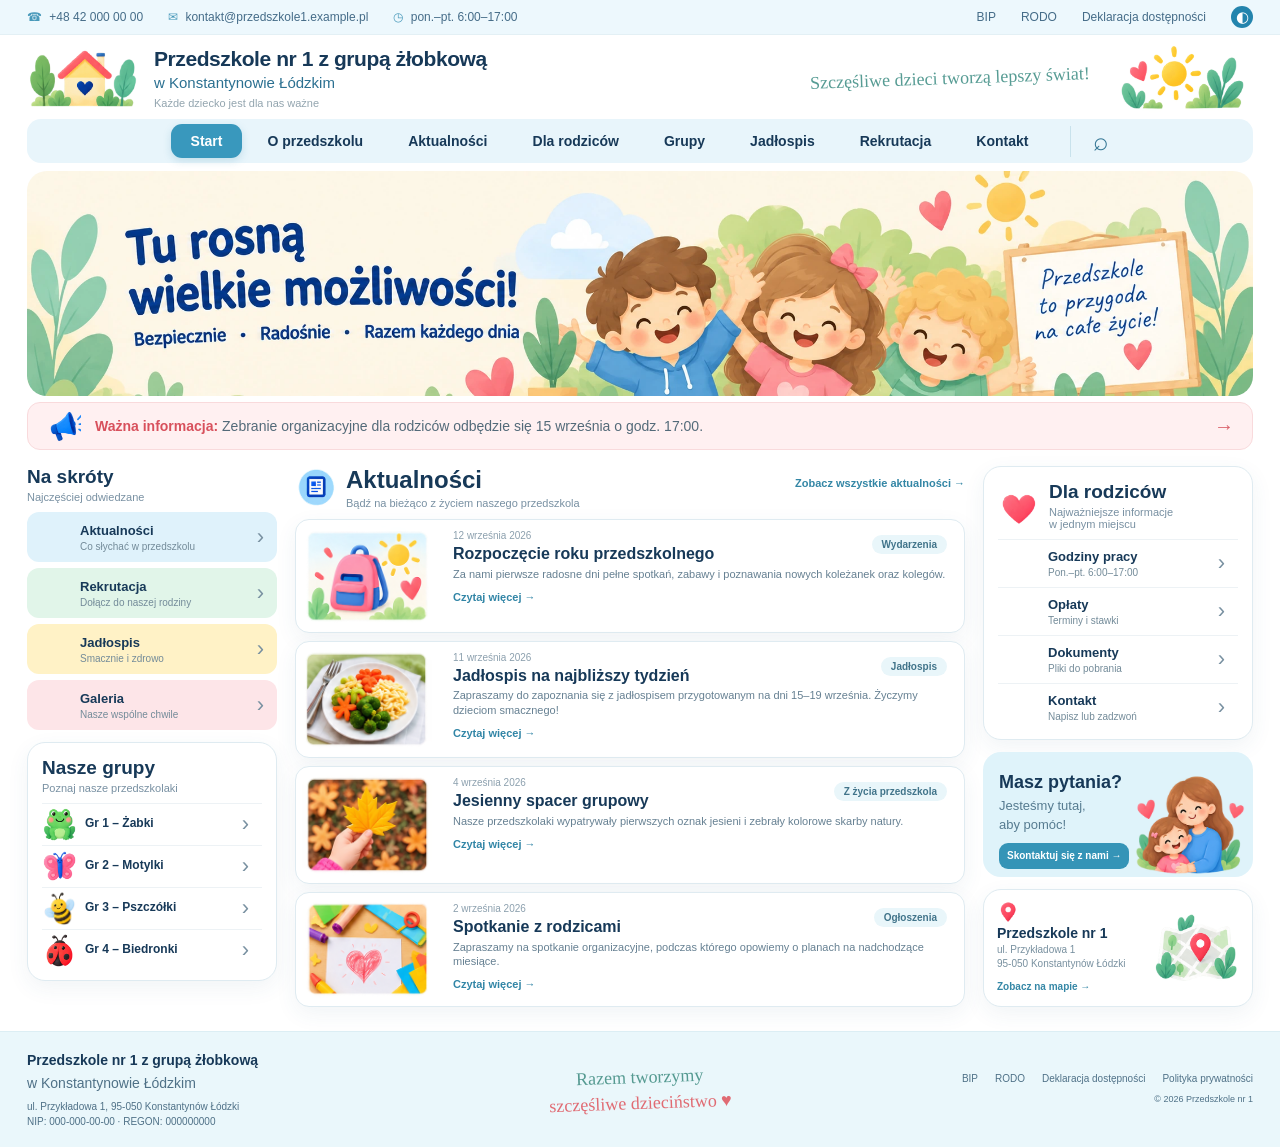
==== commit cb5d173a: "fix: remove duplicate visible hero text" ====
--- a/index.html
+++ b/index.html
@@ -31,7 +31,8 @@
 
   <main id="main-content">
     <section class="hero shell" aria-labelledby="hero-title">
-      <div class="hero__copy"><p class="eyebrow">Witajcie w naszym przedszkolu!</p><h1 id="hero-title">Tu rosną wielkie<br>możliwości!</h1><p>Bezpiecznie <span>•</span> Radośnie <span>•</span> Razem każdego dnia</p></div>
+      <h1 class="sr-only" id="hero-title">Tu rosną wielkie możliwości!</h1>
+      <p class="sr-only">Bezpiecznie, radośnie, razem każdego dnia.</p>
     </section>
     <section class="notice shell" aria-live="polite"><div id="important-message"><span class="skeleton">Wczytywanie ważnej informacji…</span></div><span class="notice__arrow" aria-hidden="true">→</span></section>
 
--- a/css/style.css
+++ b/css/style.css
@@ -10,6 +10,7 @@
 img { display: block; max-width: 100%; height: auto; }
 a { color: inherit; }
 .shell { width: min(var(--shell), calc(100% - 54px)); margin-inline: auto; }
+.sr-only { width: 1px; height: 1px; margin: -1px; padding: 0; overflow: hidden; position: absolute; white-space: nowrap; border: 0; clip: rect(0, 0, 0, 0); clip-path: inset(50%); }
 .skip-link { position: fixed; z-index: 99; top: 8px; left: 8px; padding: 10px 16px; color: #fff; background: var(--navy); border-radius: 8px; transform: translateY(-150%); }
 .skip-link:focus { transform: none; }
 :focus-visible { outline: 3px solid #c4414d; outline-offset: 3px; border-radius: 5px; }
@@ -44,12 +45,7 @@
 .main-nav a[aria-current] { color: #fff; background: #3998bd; box-shadow: 0 3px 8px rgba(27,123,161,.18); }
 .search { margin-left: 22px; padding-left: 22px; border-left: 1px solid #c8e2ec; color: #357795; font: 26px Arial, sans-serif; }
 
-.hero { height: 215px; margin-top: 8px; display: flex; align-items: stretch; overflow: hidden; position: relative; background: #e7f5f8 url("../assets/hero/hero-main.webp") center center / cover no-repeat; border-radius: 20px; }
-.hero__copy { z-index: 1; width: 48%; padding: 28px 0 0 55px; }
-.eyebrow { margin: 0 0 5px; color: #e16a73; font-size: 12px; font-weight: 800; letter-spacing: .04em; }
-.hero h1 { margin: 0; color: #173f60; font-size: clamp(32px, 2.6vw, 42px); line-height: 1.02; letter-spacing: -.035em; }
-.hero__copy > p:last-child { margin: 10px 0 0; color: #436982; font-size: 15px; font-weight: 700; }
-.hero__copy > p span { padding: 0 7px; color: #e66e74; }
+.hero { height: 225px; margin-top: 8px; display: flex; align-items: stretch; overflow: hidden; position: relative; background: #e7f5f8 url("../assets/hero/hero-main.webp") 56% bottom / cover no-repeat; border-radius: 20px; }
 .notice { min-height: 48px; margin-top: 6px; padding: 4px 18px; display: flex; align-items: center; justify-content: space-between; color: #536a79; background: #fff0f1; border: 1px solid #f9dadc; border-radius: 13px; }
 .notice > div { display: flex; align-items: center; gap: 13px; }.notice p { margin: 0; }.notice strong { color: #d8505c; }
 .notice__icon { width: 36px; height: 36px; display: grid; place-items: center; flex: 0 0 auto; }
@@ -102,12 +98,12 @@
   .shell { width: min(var(--shell), calc(100% - 28px)); }.topbar address a:nth-child(2), .topbar address > span { display: none; }.topbar address, .topbar nav { gap: 12px; }
   .brand { min-height: 82px; }.brand__link img { width: 58px; }.brand__link strong { max-width: 210px; font-size: 15px; }.brand__link small { font-size: 12px; }.brand__link em, .brand__slogan { display: none; }.menu-toggle { display: flex; align-items: center; }
   .main-nav { height: auto; min-height: 0; display: block; padding: 0; background: #fff; }.main-nav ul { display: none; padding: 9px; background: var(--blue); border-radius: 14px; }.main-nav ul.is-open { display: grid; }.main-nav a { padding: 10px 13px; }.search { display: none; }
-  .hero { height: 245px; margin-top: 10px; background-position: 62% center; }.hero__copy { width: 62%; padding: 38px 0 0 28px; }.hero h1 { font-size: 32px; }.hero__copy > p:last-child { font-size: 12px; }
+  .hero { height: 245px; margin-top: 10px; background-position: 58% bottom; }
   .page-grid { display: flex; flex-direction: column; padding-top: 25px; }.news { width: 100%; order: 1; }.left-column { width: 100%; order: 2; grid-template-columns: 1fr 1fr; }.right-column { width: 100%; order: 3; grid-template-columns: 1fr 1fr; }.parents-panel { grid-row: auto; grid-column: 1/-1; }
   .footer__inner { grid-template-columns: 1fr 1fr; }.footer__slogan { display: none; }
 }
 @media (max-width: 500px) {
-  .topbar nav a:nth-child(3) { display: none; }.brand__link img { display: none; }.hero { height: 220px; background-position: 65% center; }.hero__copy { width: 88%; padding: 34px 20px; }.notice { padding-inline: 13px; }.notice__arrow { display: none; }
+  .topbar nav a:nth-child(3) { display: none; }.brand__link img { display: none; }.hero { height: 220px; background-position: 60% bottom; }.notice { padding-inline: 13px; }.notice__arrow { display: none; }
   .news__heading > a { display: none; }.post { display: block; }.post__image { width: 100%; height: 135px; }.post__body { padding: 15px; }.post h3 { margin-right: 0; }.tag { top: 146px; }
   .left-column, .right-column { grid-template-columns: 1fr; }.parents-panel { grid-column: auto; }.footer__inner { grid-template-columns: 1fr; }.footer__links { text-align: left; }.footer__links nav { justify-content: flex-start; flex-wrap: wrap; }
 }
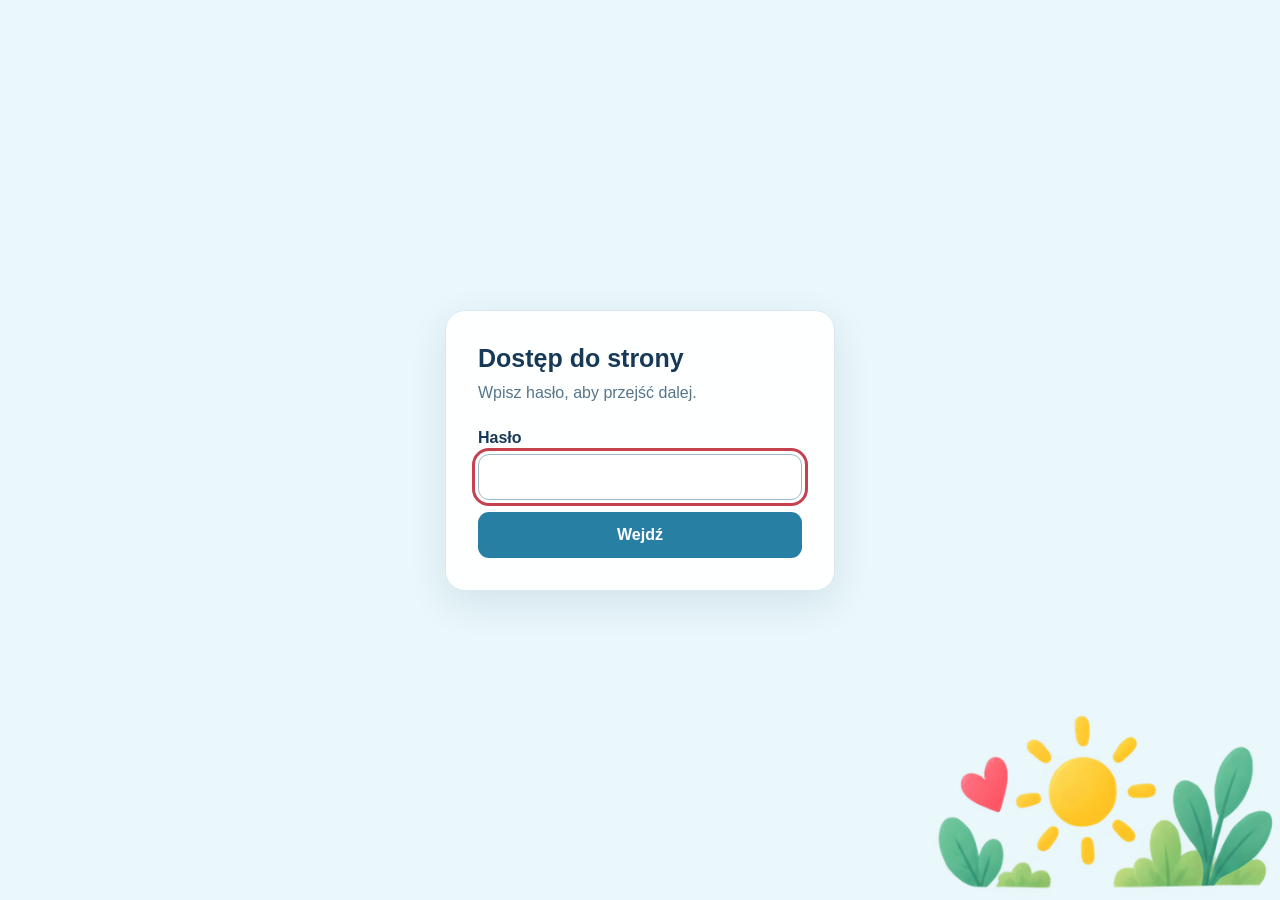
==== commit 281909ae: "feat: add PoC access gate" ====
--- a/index.html
+++ b/index.html
@@ -3,58 +3,54 @@
 <head>
   <meta charset="utf-8">
   <meta name="viewport" content="width=device-width, initial-scale=1">
-  <meta name="description" content="Strona Przedszkola nr 1 z grupą żłobkową w Konstantynowie Łódzkim.">
-  <title>Przedszkole nr 1 w Konstantynowie Łódzkim</title>
-  <link rel="stylesheet" href="css/style.css">
-  <script src="js/app.js" type="module"></script>
+  <meta name="robots" content="noindex, nofollow">
+  <meta name="description" content="Ekran dostępu do strony Przedszkola nr 1.">
+  <title>Dostęp — Przedszkole nr 1</title>
+  <style>
+    :root { color-scheme: light; font-family: "Trebuchet MS", Arial, sans-serif; }
+    * { box-sizing: border-box; }
+    body {
+      min-height: 100vh;
+      min-height: 100svh;
+      margin: 0;
+      display: grid;
+      place-items: center;
+      padding: 24px;
+      color: #173958;
+      background: #eaf7fb url("assets/illustrations/deco-sun-plants.png") right bottom / min(32vw, 360px) auto no-repeat fixed;
+    }
+    .gate {
+      width: min(100%, 390px);
+      padding: 32px;
+      background: rgba(255, 255, 255, .96);
+      border: 1px solid #d6e9f1;
+      border-radius: 20px;
+      box-shadow: 0 12px 36px rgba(38, 87, 116, .12);
+    }
+    h1 { margin: 0 0 8px; font-size: 25px; line-height: 1.2; }
+    p { margin: 0 0 24px; color: #56758b; line-height: 1.5; }
+    label { display: block; margin-bottom: 7px; font-weight: 700; }
+    input, button { width: 100%; min-height: 46px; border-radius: 11px; font: inherit; }
+    input { padding: 10px 12px; color: #173958; background: #fff; border: 1px solid #9db9c9; }
+    button { margin-top: 12px; padding: 10px 18px; color: #fff; background: #287fa4; border: 0; font-weight: 700; cursor: pointer; }
+    button:hover { background: #1d6d8f; }
+    input:focus-visible, button:focus-visible { outline: 3px solid #c4414d; outline-offset: 3px; }
+    @media (max-width: 500px) {
+      body { padding: 16px; background-size: 220px auto; }
+      .gate { padding: 26px 22px; }
+    }
+  </style>
+  <script src="js/poc-gate.js" defer></script>
 </head>
 <body>
-  <a class="skip-link" href="#main-content">Przejdź do treści</a>
-  <div class="topbar">
-    <div class="shell topbar__inner">
-      <address><a href="tel:+48420000000"><span aria-hidden="true">☎</span> +48 42 000 00 00</a><a href="mailto:kontakt@przedszkole1.example.pl"><span aria-hidden="true">✉</span> kontakt@przedszkole1.example.pl</a><span><span aria-hidden="true">◷</span> pon.–pt. 6:00–17:00</span></address>
-      <nav aria-label="Linki formalne"><a href="#">BIP</a><a href="#">RODO</a><a href="#">Deklaracja dostępności</a><a class="accessibility-link" href="#" aria-label="Ułatwienia dostępu">◐</a></nav>
-    </div>
-  </div>
-
-  <header class="site-header">
-    <div class="shell brand">
-      <a class="brand__link" href="index.html" aria-label="Strona główna Przedszkola nr 1"><img src="assets/illustrations/deco-house.png" alt="" width="150" height="92"><span><strong>Przedszkole nr 1 z grupą żłobkową</strong><small>w Konstantynowie Łódzkim</small><em>Każde dziecko jest dla nas ważne</em></span></a>
-      <div class="brand__slogan" aria-hidden="true"><span>Szczęśliwe dzieci tworzą lepszy świat!</span><img src="assets/illustrations/deco-sun-plants.png" alt="" width="178" height="92"></div>
-      <button class="menu-toggle" type="button" aria-expanded="false" aria-controls="main-menu"><span class="menu-toggle__icon" aria-hidden="true"></span><span>Menu</span></button>
-    </div>
-    <nav class="main-nav shell" aria-label="Główna nawigacja">
-      <ul id="main-menu"><li><a aria-current="page" href="index.html">Start</a></li><li><a href="#o-przedszkolu">O przedszkolu</a></li><li><a href="#aktualnosci">Aktualności</a></li><li><a href="#dla-rodzicow">Dla rodziców</a></li><li><a href="#grupy">Grupy</a></li><li><a href="#jadlospis">Jadłospis</a></li><li><a href="#rekrutacja">Rekrutacja</a></li><li><a href="#kontakt">Kontakt</a></li></ul>
-      <span class="search" aria-hidden="true">⌕</span>
-    </nav>
-  </header>
-
-  <main id="main-content">
-    <section class="hero shell" aria-labelledby="hero-title">
-      <h1 class="sr-only" id="hero-title">Tu rosną wielkie możliwości!</h1>
-      <p class="sr-only">Bezpiecznie, radośnie, razem każdego dnia.</p>
-    </section>
-    <section class="notice shell" aria-live="polite"><div id="important-message"><span class="skeleton">Wczytywanie ważnej informacji…</span></div><span class="notice__arrow" aria-hidden="true">→</span></section>
-
-    <div class="shell page-grid">
-      <aside class="left-column" aria-label="Na skróty i grupy">
-        <section class="shortcuts"><div class="card-heading"><div><h2>Na skróty</h2><p>Najczęściej odwiedzane</p></div></div><nav id="shortcuts" aria-label="Na skróty"></nav></section>
-        <section class="panel groups-panel" id="grupy"><div class="card-heading"><div><h2>Nasze grupy</h2><p>Poznaj nasze przedszkolaki</p></div></div><div id="groups"></div></section>
-      </aside>
-
-      <section class="news" id="aktualnosci" aria-labelledby="news-title">
-        <header class="news__heading"><div class="card-heading"><img class="heading-icon" src="assets/ui/news.png" alt="" width="42" height="42"><div><h2 id="news-title">Aktualności</h2><p>Bądź na bieżąco z życiem naszego przedszkola</p></div></div><a href="#">Zobacz wszystkie aktualności <span aria-hidden="true">→</span></a></header>
-        <div class="news-list" id="news-list"><p class="loading">Wczytywanie aktualności…</p></div>
-      </section>
-
-      <aside class="right-column" id="dla-rodzicow" aria-label="Informacje dla rodziców">
-        <section class="panel parents-panel"><div class="card-heading"><img class="heading-icon" src="assets/ui/heart.png" alt="" width="42" height="42"><div><h2>Dla rodziców</h2><p>Najważniejsze informacje<br>w jednym miejscu</p></div></div><nav id="parent-links" aria-label="Dla rodziców"></nav></section>
-        <section class="question-card" id="kontakt"><div><h2>Masz pytania?</h2><p>Jesteśmy tutaj,<br>aby pomóc!</p><a href="mailto:kontakt@przedszkole1.example.pl">Skontaktuj się z nami <span aria-hidden="true">→</span></a></div><img src="assets/illustrations/parent-child.png" alt="Rodzic z dzieckiem" width="125" height="135"></section>
-        <section class="panel location-card"><div><img class="location-pin" src="assets/ui/location.png" alt="" width="26" height="26"><h2>Przedszkole nr 1</h2><address>ul. Przykładowa 1<br>95-050 Konstantynów Łódzki</address><a href="#">Zobacz na mapie <span aria-hidden="true">→</span></a></div><img src="assets/illustrations/map-card.png" alt="Dekoracyjny plan okolicy z zaznaczoną lokalizacją przedszkola" width="112" height="115"></section>
-      </aside>
-    </div>
+  <main class="gate">
+    <h1>Dostęp do strony</h1>
+    <p>Wpisz hasło, aby przejść dalej.</p>
+    <form id="access-form">
+      <label for="password">Hasło</label>
+      <input id="password" name="password" type="password" autocomplete="current-password" required autofocus>
+      <button type="submit">Wejdź</button>
+    </form>
   </main>
-
-  <footer class="footer"><div class="shell footer__inner"><div><strong>Przedszkole nr 1 z grupą żłobkową</strong><p>w Konstantynowie Łódzkim</p><address>ul. Przykładowa 1, 95-050 Konstantynów Łódzki<br>NIP: 000-000-00-00 · REGON: 000000000</address></div><div class="footer__slogan">Razem tworzymy<br><span>szczęśliwe dzieciństwo ♥</span></div><div class="footer__links"><nav aria-label="Linki w stopce"><a href="#">BIP</a><a href="#">RODO</a><a href="#">Deklaracja dostępności</a><a href="#">Polityka prywatności</a></nav><p>© <span id="current-year"></span> Przedszkole nr 1</p></div></div></footer>
 </body>
 </html>
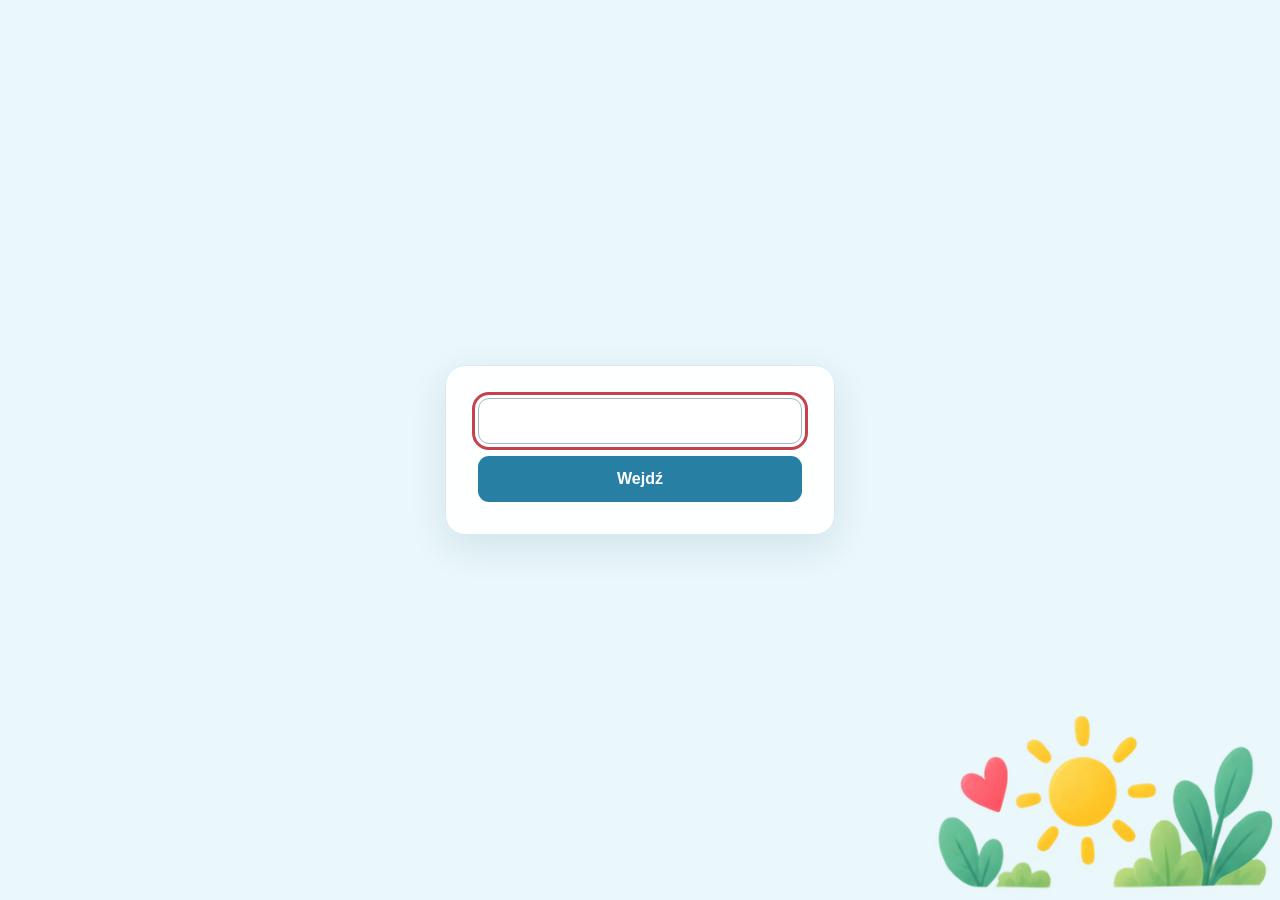
==== commit d594523d: "style: simplify PoC access gate" ====
--- a/index.html
+++ b/index.html
@@ -27,9 +27,7 @@
       border-radius: 20px;
       box-shadow: 0 12px 36px rgba(38, 87, 116, .12);
     }
-    h1 { margin: 0 0 8px; font-size: 25px; line-height: 1.2; }
-    p { margin: 0 0 24px; color: #56758b; line-height: 1.5; }
-    label { display: block; margin-bottom: 7px; font-weight: 700; }
+    .sr-only { width: 1px; height: 1px; margin: -1px; padding: 0; overflow: hidden; position: absolute; white-space: nowrap; border: 0; clip: rect(0, 0, 0, 0); clip-path: inset(50%); }
     input, button { width: 100%; min-height: 46px; border-radius: 11px; font: inherit; }
     input { padding: 10px 12px; color: #173958; background: #fff; border: 1px solid #9db9c9; }
     button { margin-top: 12px; padding: 10px 18px; color: #fff; background: #287fa4; border: 0; font-weight: 700; cursor: pointer; }
@@ -44,10 +42,8 @@
 </head>
 <body>
   <main class="gate">
-    <h1>Dostęp do strony</h1>
-    <p>Wpisz hasło, aby przejść dalej.</p>
     <form id="access-form">
-      <label for="password">Hasło</label>
+      <label class="sr-only" for="password">Hasło</label>
       <input id="password" name="password" type="password" autocomplete="current-password" required autofocus>
       <button type="submit">Wejdź</button>
     </form>
